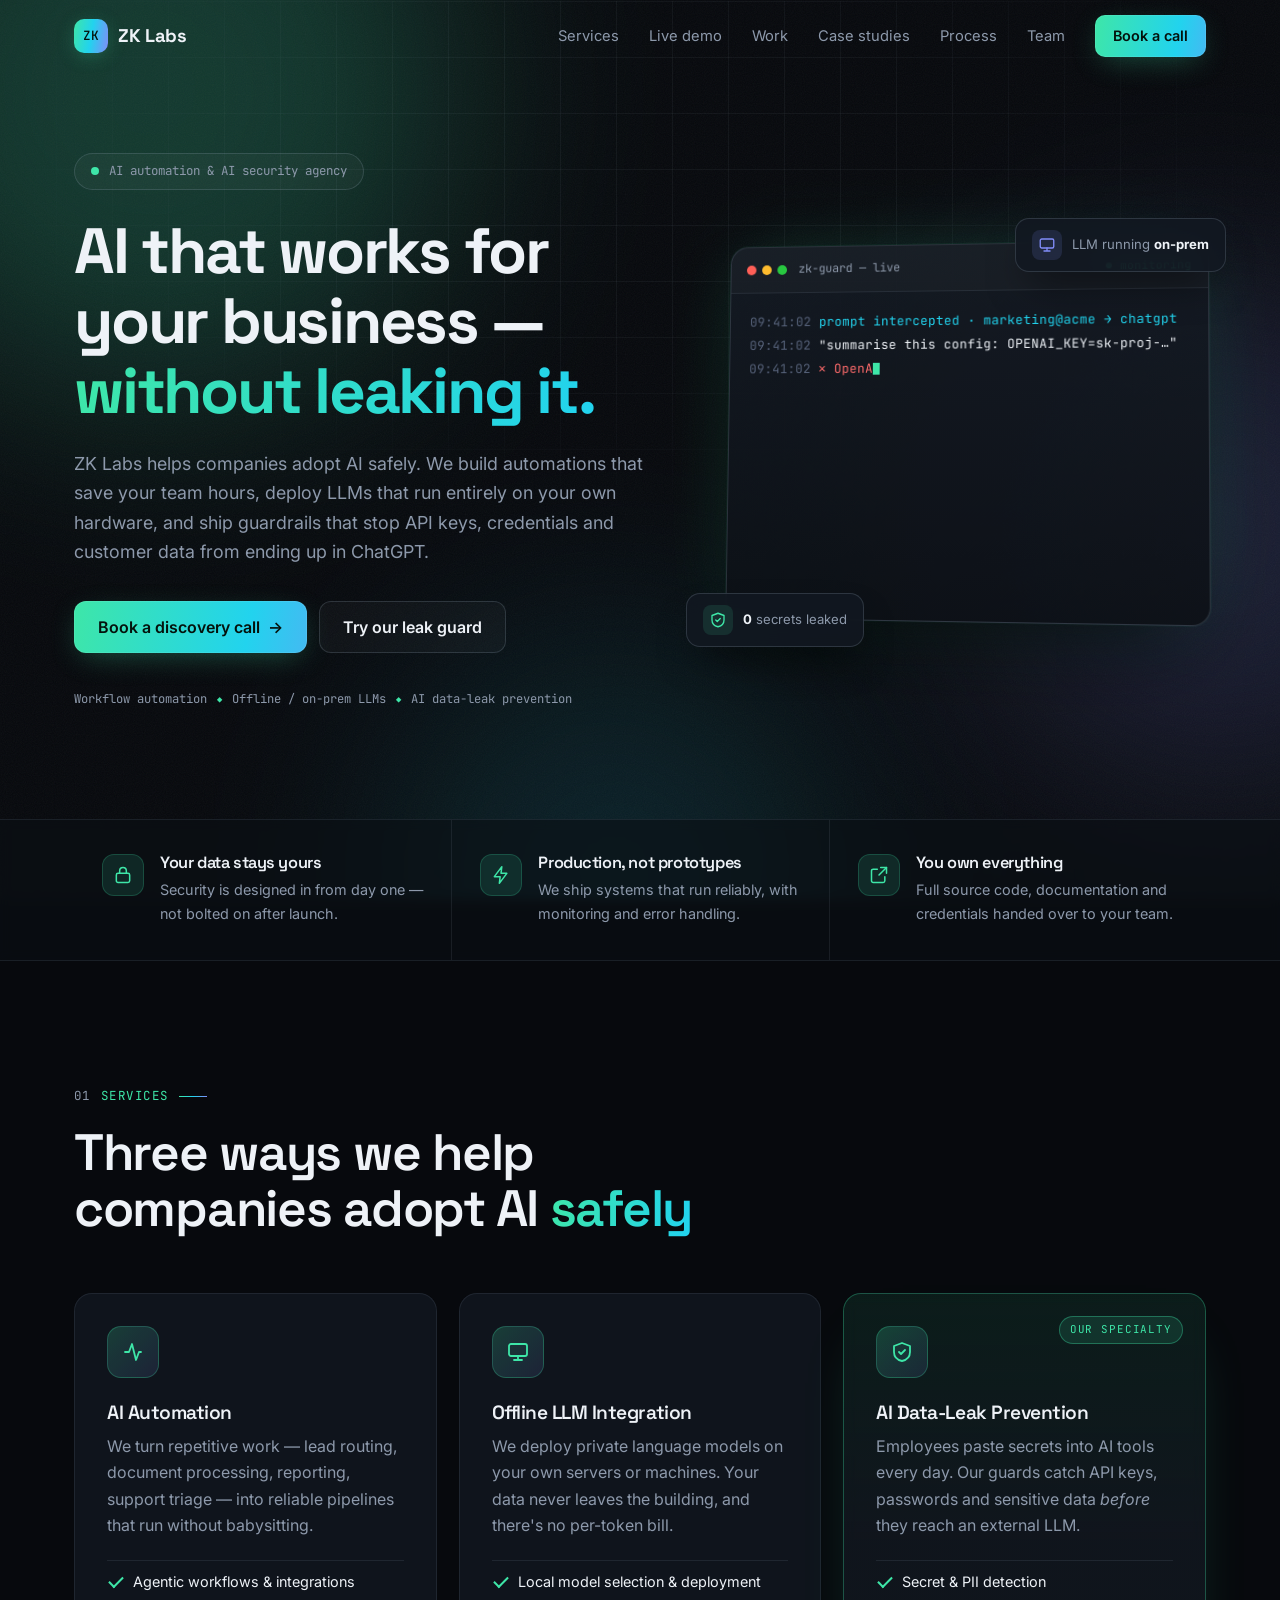
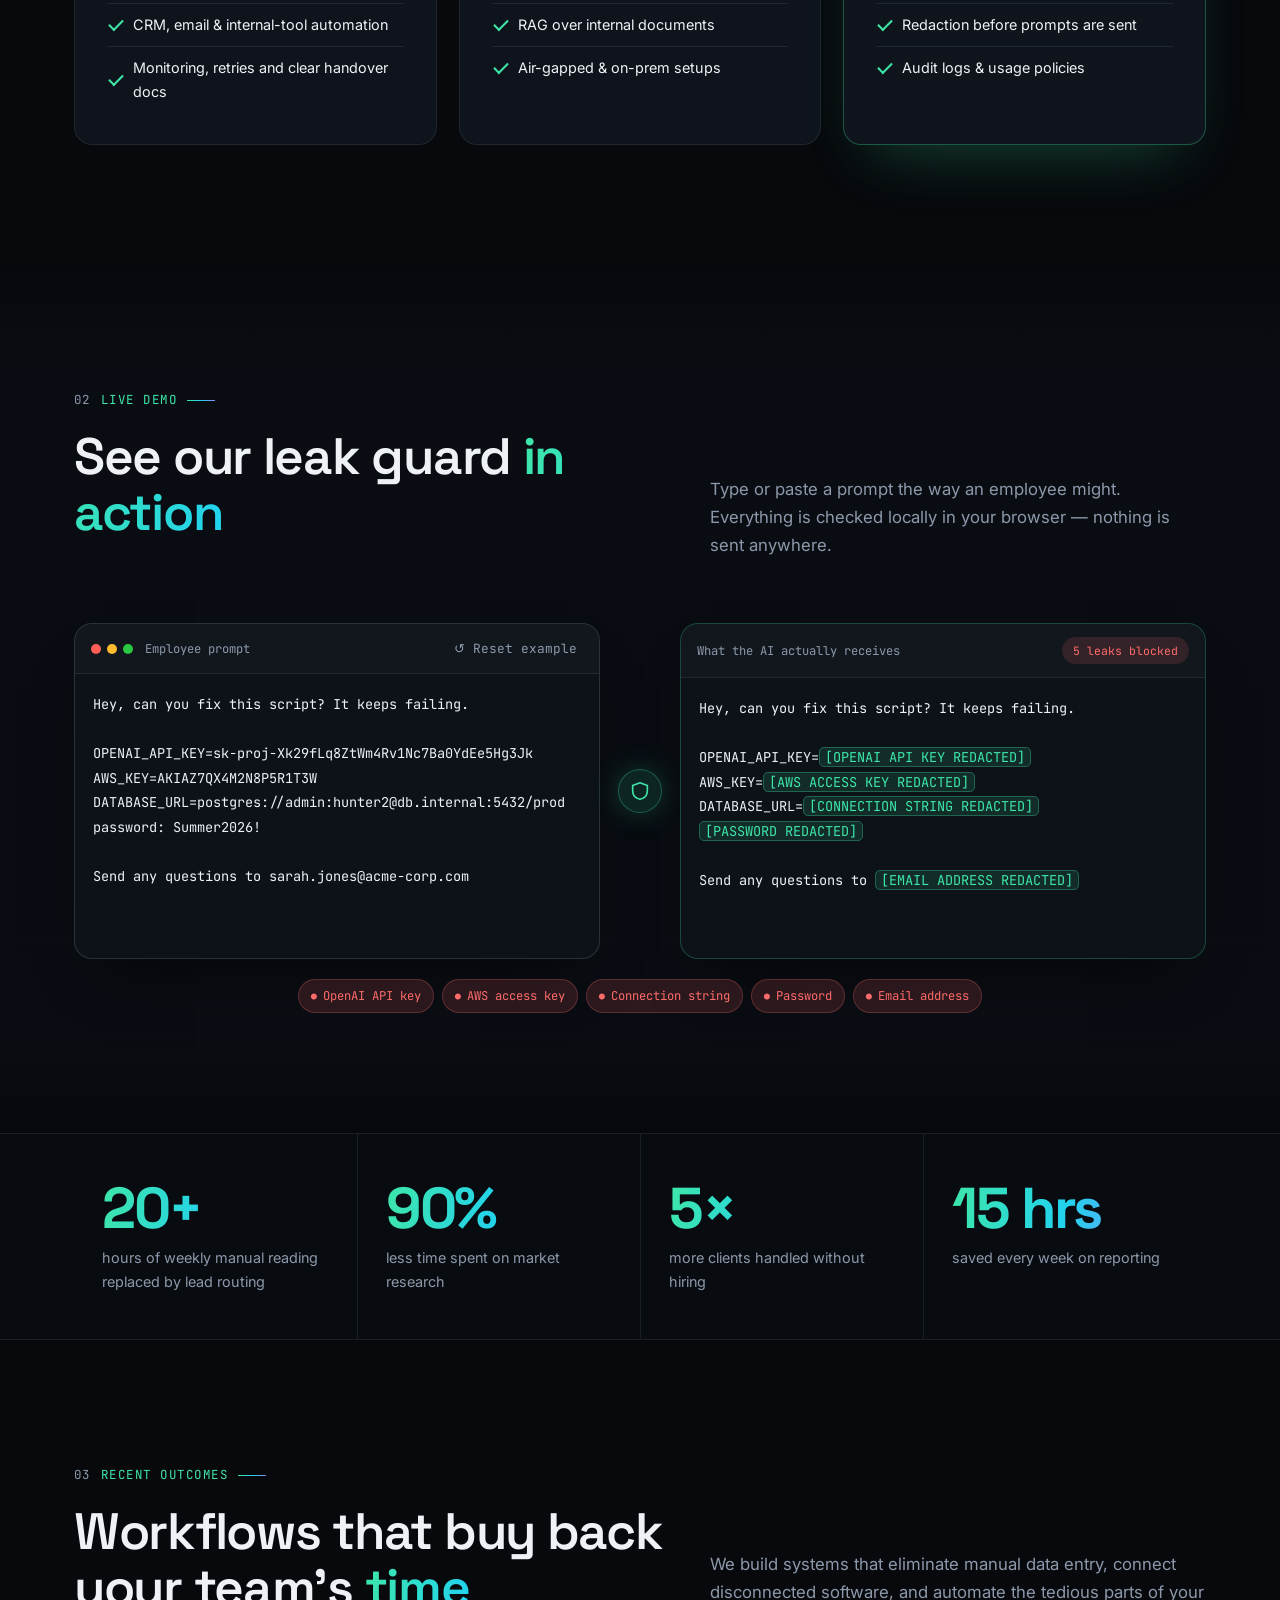
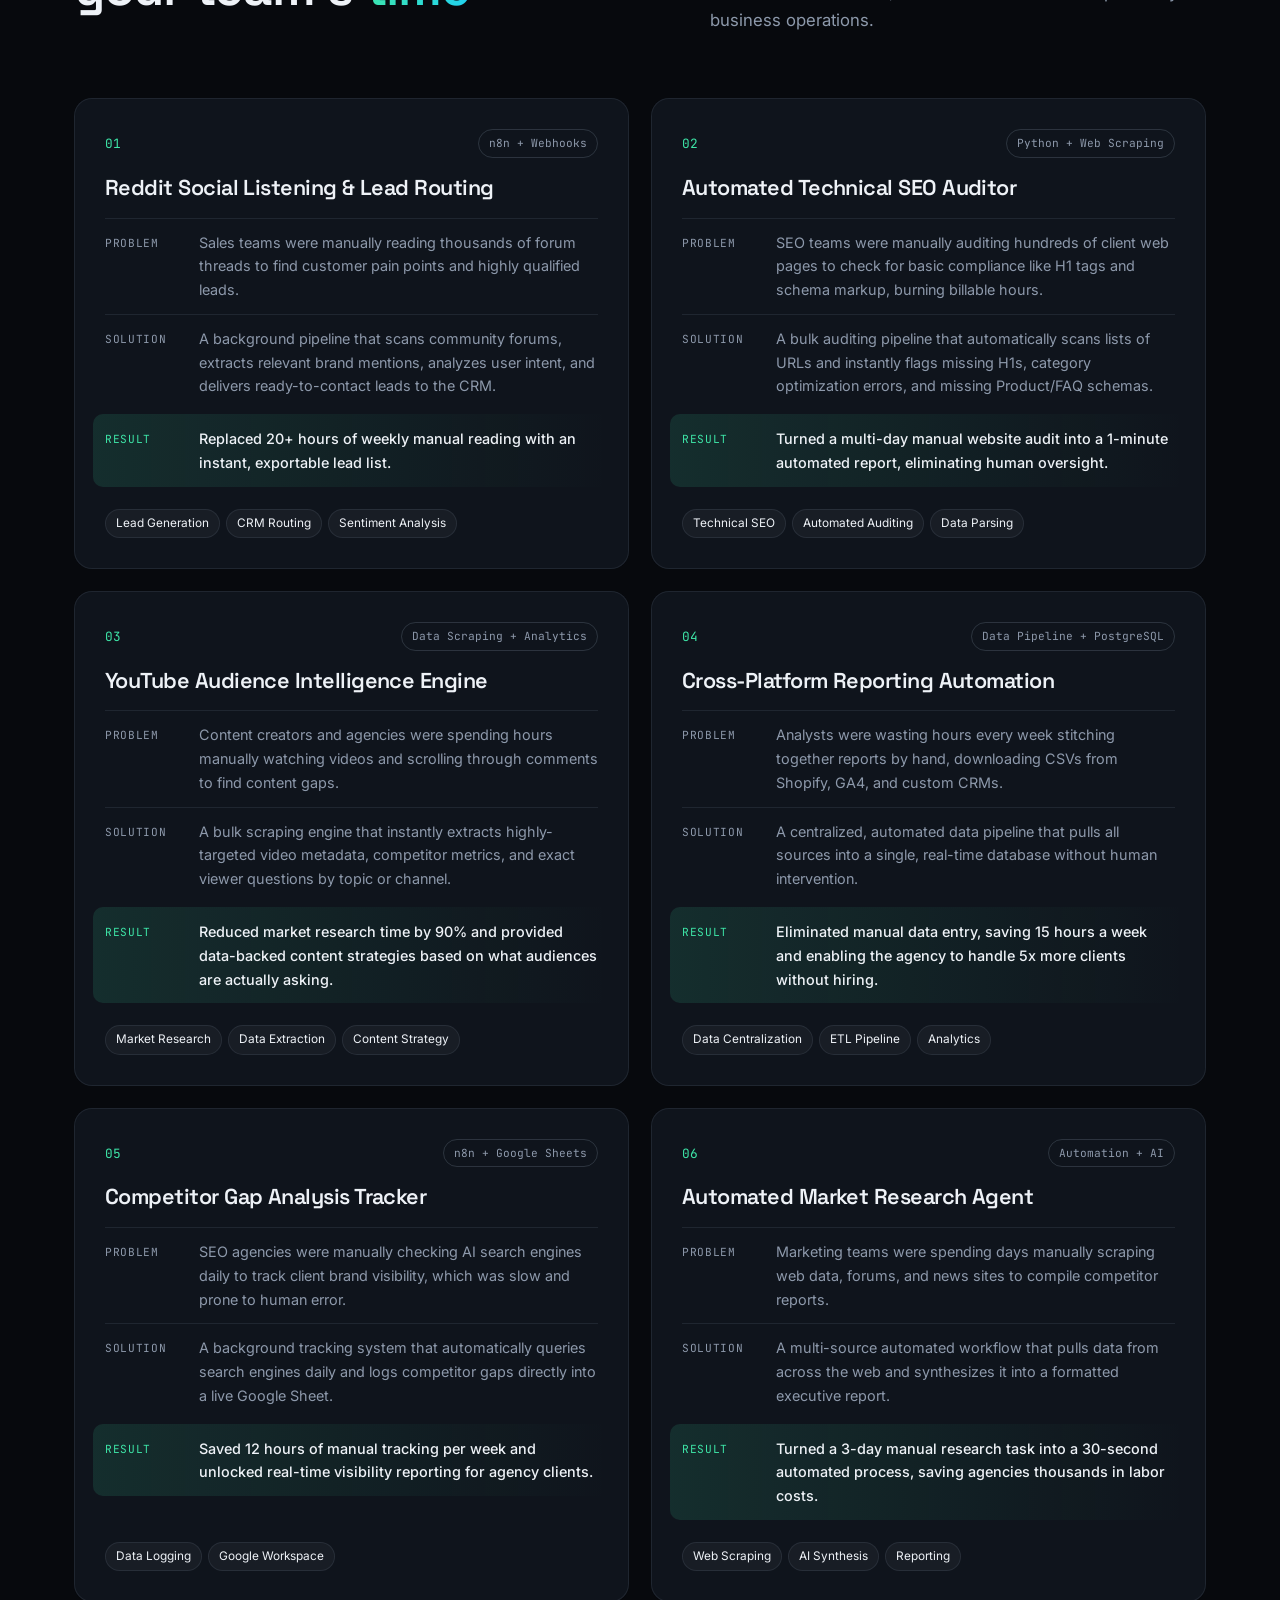
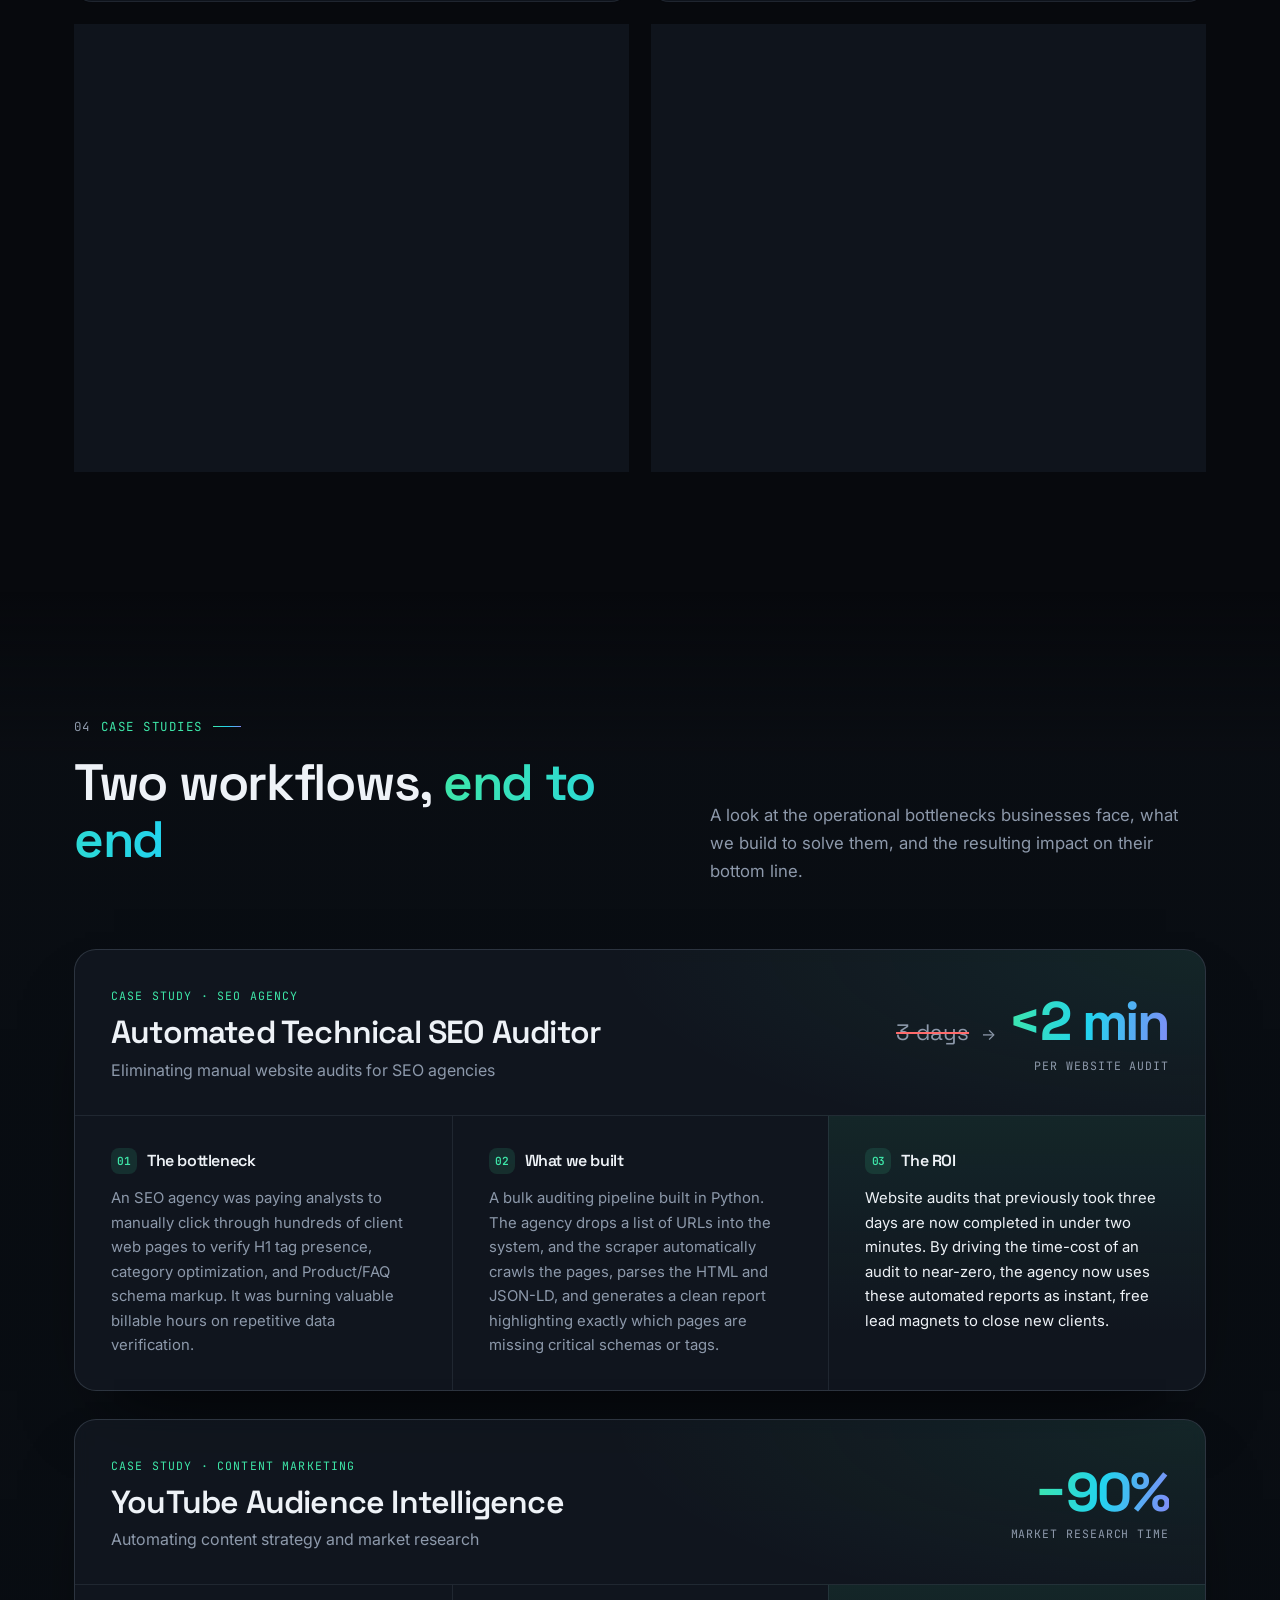
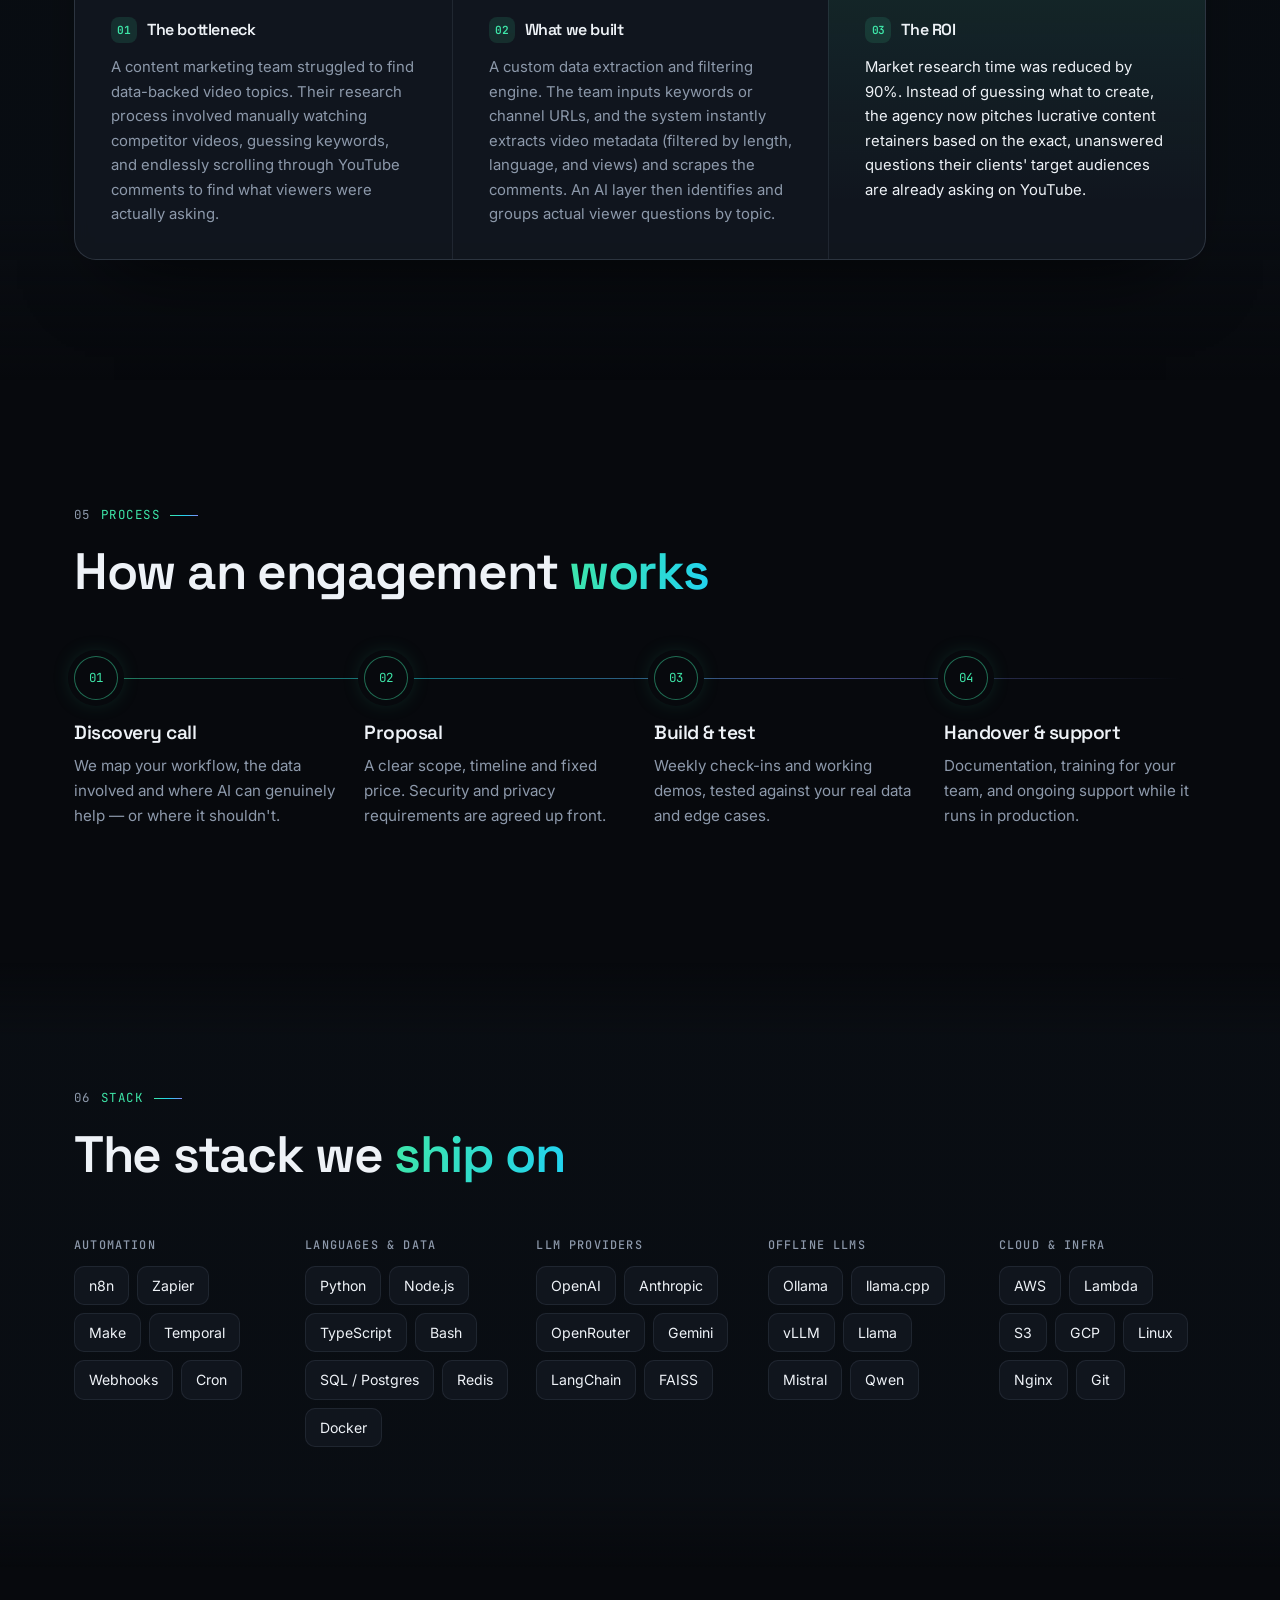
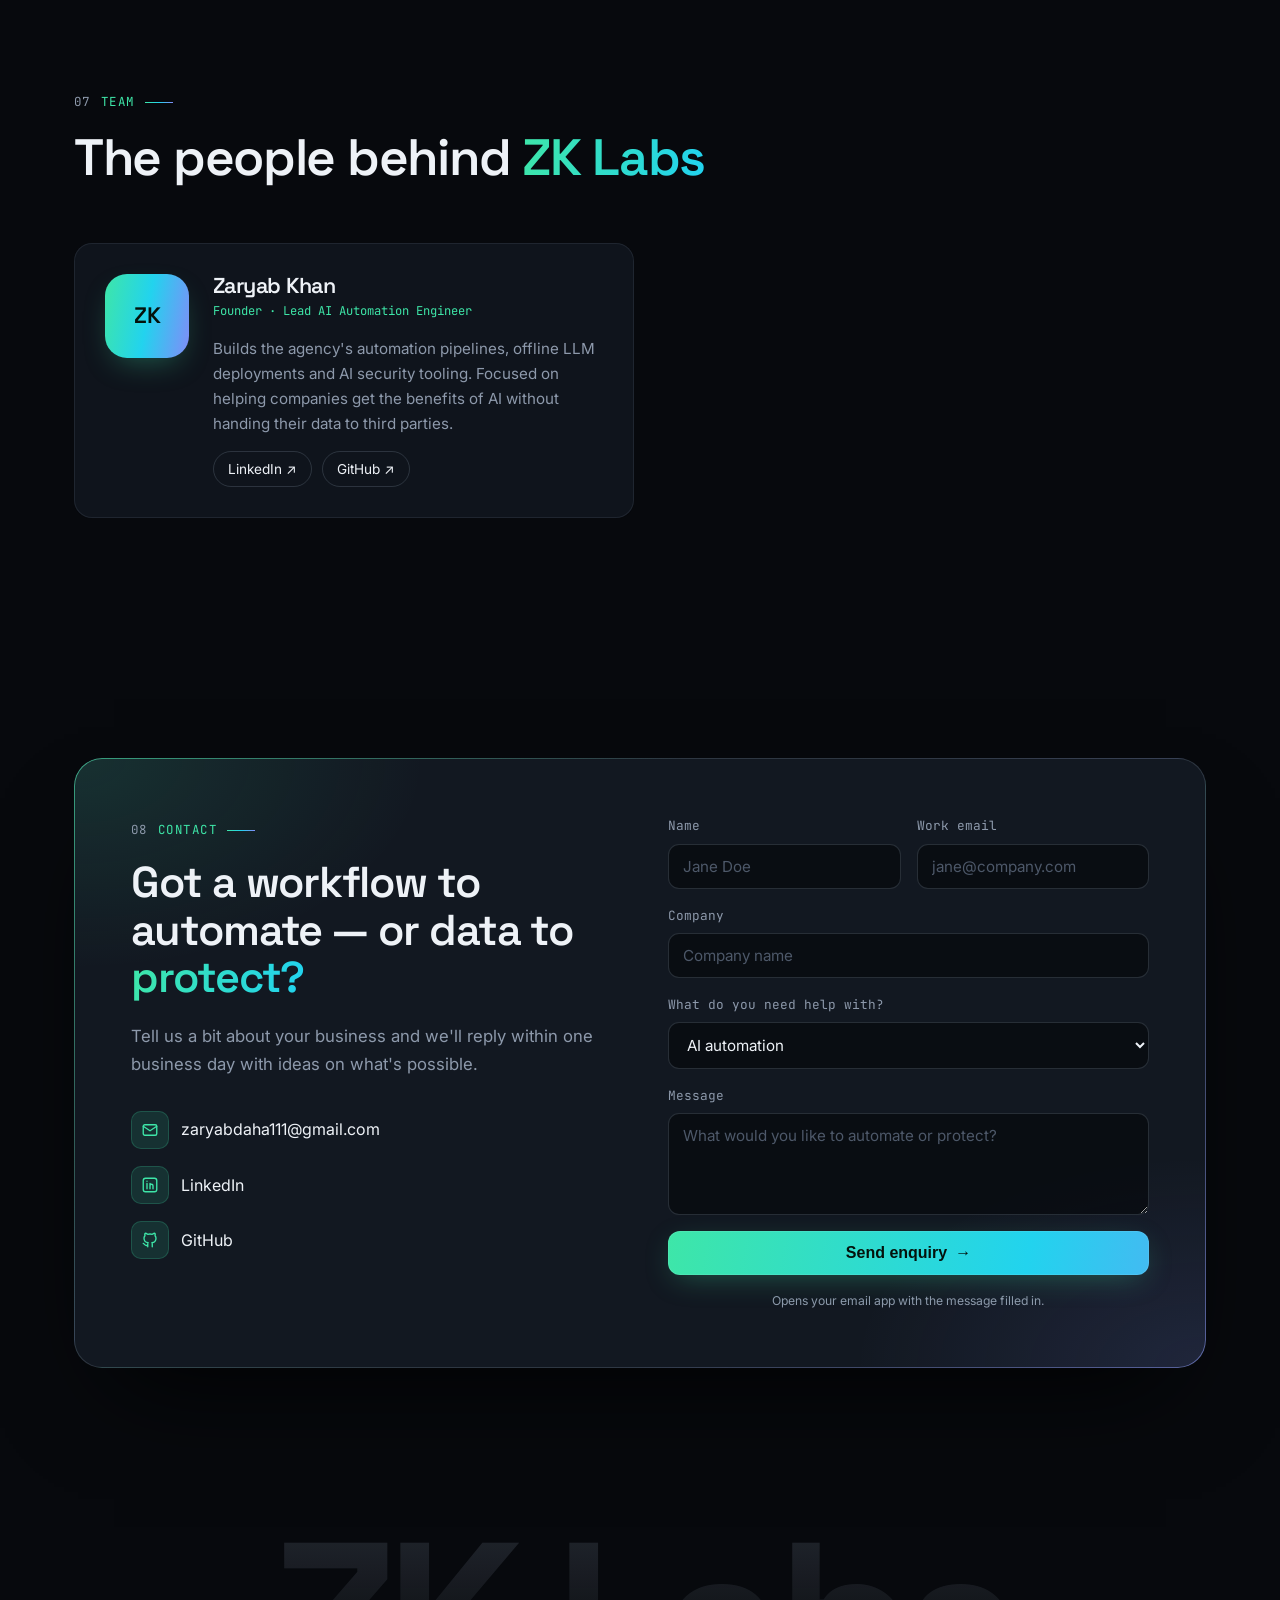
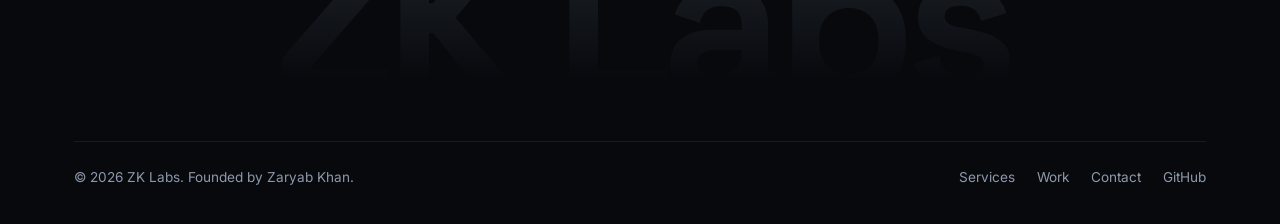
==== versions/security-first/index.html @ 68160c12 "Automation-first positioning; security as differentiator Keep the security-first version in versions" ====
<!doctype html>
<html lang="en">
<head>
  <meta charset="utf-8">
  <meta name="viewport" content="width=device-width, initial-scale=1">
  <title>ZK Labs — AI Automation & Private AI Agency</title>
  <meta name="description" content="ZK Labs is an AI agency building automations, offline LLM deployments and data-leak guards that keep company secrets out of AI tools.">
  <link rel="preconnect" href="https://fonts.googleapis.com">
  <link rel="preconnect" href="https://fonts.gstatic.com" crossorigin>
  <link href="https://fonts.googleapis.com/css2?family=Inter:wght@400;500;600&family=JetBrains+Mono:wght@400;500&family=Space+Grotesk:wght@500;600;700&display=swap" rel="stylesheet">
  <link rel="stylesheet" href="style.css">
</head>
<body>
  <!-- TODO(Zaryab): "ZK Labs" is a working name — search & replace it with your agency's name. -->
  <div class="progress" id="progress" aria-hidden="true"></div>
  <div class="ambient" aria-hidden="true">
    <span class="orb orb-1"></span>
    <span class="orb orb-2"></span>
    <span class="orb orb-3"></span>
  </div>

  <header class="nav" id="nav">
    <div class="wrap nav-inner">
      <a href="#top" class="logo"><span class="logo-mark">ZK</span> ZK Labs</a>
      <nav class="nav-links" id="navLinks">
        <a href="#services">Services</a>
        <a href="#demo">Live demo</a>
        <a href="#work">Work</a>
        <a href="#case-studies">Case studies</a>
        <a href="#process">Process</a>
        <a href="#team">Team</a>
        <a href="#contact" class="btn btn-sm">Book a call</a>
      </nav>
      <button class="nav-toggle" id="navToggle" aria-label="Open menu" aria-expanded="false">
        <span></span><span></span>
      </button>
    </div>
  </header>

  <main id="top">
    <!-- HERO -->
    <section class="hero">
      <div class="grid-bg" aria-hidden="true"></div>
      <div class="wrap hero-inner">
        <div class="hero-copy">
          <p class="eyebrow"><span class="dot"></span> AI automation & AI security agency</p>
          <h1>AI that works for your business —<br><span class="grad">without leaking it.</span></h1>
          <p class="lede">
            ZK Labs helps companies adopt AI safely. We build automations that save your team hours,
            deploy LLMs that run entirely on your own hardware, and ship guardrails that stop
            API keys, credentials and customer data from ending up in ChatGPT.
          </p>
          <div class="hero-cta">
            <a href="#contact" class="btn">Book a discovery call <span aria-hidden="true">→</span></a>
            <a href="#demo" class="btn btn-ghost">Try our leak guard</a>
          </div>
          <ul class="hero-tags">
            <li>Workflow automation</li>
            <li>Offline / on-prem LLMs</li>
            <li>AI data-leak prevention</li>
          </ul>
        </div>

        <div class="hero-visual" aria-hidden="true">
          <div class="console">
            <div class="console-head">
              <span class="lights"><i></i><i></i><i></i></span>
              <span class="console-title">zk-guard — live</span>
              <span class="console-live"><span class="dot"></span> monitoring</span>
            </div>
            <div class="console-body" id="consoleBody"></div>
          </div>
          <div class="float-badge badge-1">
            <svg viewBox="0 0 24 24"><path d="M12 3l8 3v6c0 5-3.5 8-8 9-4.5-1-8-4-8-9V6z"/><path d="M9 12l2 2 4-4"/></svg>
            <div><strong>0</strong> secrets leaked</div>
          </div>
          <div class="float-badge badge-2">
            <svg viewBox="0 0 24 24"><rect x="3" y="4" width="18" height="12" rx="2"/><path d="M8 20h8M12 16v4"/></svg>
            <div>LLM running <strong>on-prem</strong></div>
          </div>
        </div>
      </div>
    </section>

    <!-- PROMISES -->
    <section class="promises">
      <div class="wrap promises-inner">
        <div class="promise">
          <div class="promise-icon"><svg viewBox="0 0 24 24"><rect x="4" y="10" width="16" height="11" rx="2"/><path d="M8 10V7a4 4 0 0 1 8 0v3"/></svg></div>
          <div>
            <h3>Your data stays yours</h3>
            <p>Security is designed in from day one — not bolted on after launch.</p>
          </div>
        </div>
        <div class="promise">
          <div class="promise-icon"><svg viewBox="0 0 24 24"><path d="M13 2L4 14h7l-1 8 9-12h-7z"/></svg></div>
          <div>
            <h3>Production, not prototypes</h3>
            <p>We ship systems that run reliably, with monitoring and error handling.</p>
          </div>
        </div>
        <div class="promise">
          <div class="promise-icon"><svg viewBox="0 0 24 24"><path d="M14 3h7v7"/><path d="M21 3l-9 9"/><path d="M19 14v5a2 2 0 0 1-2 2H5a2 2 0 0 1-2-2V7a2 2 0 0 1 2-2h5"/></svg></div>
          <div>
            <h3>You own everything</h3>
            <p>Full source code, documentation and credentials handed over to your team.</p>
          </div>
        </div>
      </div>
    </section>

    <!-- SERVICES -->
    <section id="services" class="section">
      <div class="wrap">
        <div class="sec-head">
          <p class="kicker"><span>01</span> Services</p>
          <h2>Three ways we help companies adopt AI <span class="grad">safely</span></h2>
        </div>
        <div class="cards">
          <article class="card spot">
            <div class="card-icon" aria-hidden="true">
              <svg viewBox="0 0 24 24"><path d="M4 12h4l3-8 4 16 3-8h2"/></svg>
            </div>
            <h3>AI Automation</h3>
            <p>We turn repetitive work — lead routing, document processing, reporting, support triage — into reliable pipelines that run without babysitting.</p>
            <ul class="ticks">
              <li>Agentic workflows & integrations</li>
              <li>CRM, email & internal-tool automation</li>
              <li>Monitoring, retries and clear handover docs</li>
            </ul>
          </article>
          <article class="card spot">
            <div class="card-icon" aria-hidden="true">
              <svg viewBox="0 0 24 24"><rect x="3" y="4" width="18" height="12" rx="2"/><path d="M8 20h8M12 16v4"/></svg>
            </div>
            <h3>Offline LLM Integration</h3>
            <p>We deploy private language models on your own servers or machines. Your data never leaves the building, and there's no per-token bill.</p>
            <ul class="ticks">
              <li>Local model selection & deployment</li>
              <li>RAG over internal documents</li>
              <li>Air-gapped & on-prem setups</li>
            </ul>
          </article>
          <article class="card card-feature spot">
            <span class="card-flag">Our specialty</span>
            <div class="card-icon" aria-hidden="true">
              <svg viewBox="0 0 24 24"><path d="M12 3l8 3v6c0 5-3.5 8-8 9-4.5-1-8-4-8-9V6z"/><path d="M9 12l2 2 4-4"/></svg>
            </div>
            <h3>AI Data-Leak Prevention</h3>
            <p>Employees paste secrets into AI tools every day. Our guards catch API keys, passwords and sensitive data <em>before</em> they reach an external LLM.</p>
            <ul class="ticks">
              <li>Secret & PII detection</li>
              <li>Redaction before prompts are sent</li>
              <li>Audit logs & usage policies</li>
            </ul>
          </article>
        </div>
      </div>
    </section>

    <!-- LIVE DEMO -->
    <section id="demo" class="section section-alt">
      <div class="wrap">
        <div class="sec-head sec-head-split">
          <div>
            <p class="kicker"><span>02</span> Live demo</p>
            <h2>See our leak guard <span class="grad">in action</span></h2>
          </div>
          <p class="section-lede">Type or paste a prompt the way an employee might. Everything is checked locally in your browser — nothing is sent anywhere.</p>
        </div>

        <div class="demo">
          <div class="demo-pane">
            <div class="pane-head">
              <span class="pane-title"><span class="lights"><i></i><i></i><i></i></span> Employee prompt</span>
              <button class="link-btn" id="demoReset" type="button">↺ Reset example</button>
            </div>
            <textarea id="demoInput" spellcheck="false" aria-label="Prompt to scan"></textarea>
          </div>
          <div class="demo-arrow" aria-hidden="true">
            <svg viewBox="0 0 24 24"><path d="M12 3l8 3v6c0 5-3.5 8-8 9-4.5-1-8-4-8-9V6z"/></svg>
          </div>
          <div class="demo-pane demo-pane-out">
            <div class="pane-head">
              <span class="pane-title">What the AI actually receives</span>
              <span class="status" id="demoStatus"></span>
            </div>
            <pre id="demoOutput" class="demo-output" aria-live="polite"></pre>
          </div>
        </div>
        <ul class="findings" id="demoFindings" aria-live="polite"></ul>
      </div>
    </section>

    <!-- STATS -->
    <section class="stats" aria-label="Results by the numbers">
      <div class="wrap stats-inner">
        <div class="stat">
          <span class="stat-num" data-count="20" data-suffix="+">0</span>
          <span class="stat-label">hours of weekly manual reading replaced by lead routing</span>
        </div>
        <div class="stat">
          <span class="stat-num" data-count="90" data-suffix="%">0</span>
          <span class="stat-label">less time spent on market research</span>
        </div>
        <div class="stat">
          <span class="stat-num" data-count="5" data-suffix="×">0</span>
          <span class="stat-label">more clients handled without hiring</span>
        </div>
        <div class="stat">
          <span class="stat-num" data-count="15" data-suffix=" hrs">0</span>
          <span class="stat-label">saved every week on reporting</span>
        </div>
      </div>
    </section>

    <!-- RECENT OUTCOMES -->
    <section id="work" class="section">
      <div class="wrap">
        <div class="sec-head sec-head-split">
          <div>
            <p class="kicker"><span>03</span> Recent outcomes</p>
            <h2>Workflows that buy back your team's <span class="grad">time</span></h2>
          </div>
          <p class="section-lede">We build systems that eliminate manual data entry, connect disconnected software, and automate the tedious parts of your business operations.</p>
        </div>
        <div class="projects">
          <article class="project spot">
            <div class="project-top">
              <span class="project-idx">01</span>
              <span class="project-stack">n8n + Webhooks</span>
            </div>
            <h3>Reddit Social Listening & Lead Routing</h3>
            <dl class="project-meta">
              <div><dt>Problem</dt><dd>Sales teams were manually reading thousands of forum threads to find customer pain points and highly qualified leads.</dd></div>
              <div><dt>Solution</dt><dd>A background pipeline that scans community forums, extracts relevant brand mentions, analyzes user intent, and delivers ready-to-contact leads to the CRM.</dd></div>
              <div class="result"><dt>Result</dt><dd>Replaced 20+ hours of weekly manual reading with an instant, exportable lead list.</dd></div>
            </dl>
            <div class="project-tags"><span>Lead Generation</span><span>CRM Routing</span><span>Sentiment Analysis</span></div>
          </article>

          <article class="project spot">
            <div class="project-top">
              <span class="project-idx">02</span>
              <span class="project-stack">Python + Web Scraping</span>
            </div>
            <h3>Automated Technical SEO Auditor</h3>
            <dl class="project-meta">
              <div><dt>Problem</dt><dd>SEO teams were manually auditing hundreds of client web pages to check for basic compliance like H1 tags and schema markup, burning billable hours.</dd></div>
              <div><dt>Solution</dt><dd>A bulk auditing pipeline that automatically scans lists of URLs and instantly flags missing H1s, category optimization errors, and missing Product/FAQ schemas.</dd></div>
              <div class="result"><dt>Result</dt><dd>Turned a multi-day manual website audit into a 1-minute automated report, eliminating human oversight.</dd></div>
            </dl>
            <div class="project-tags"><span>Technical SEO</span><span>Automated Auditing</span><span>Data Parsing</span></div>
          </article>

          <article class="project spot">
            <div class="project-top">
              <span class="project-idx">03</span>
              <span class="project-stack">Data Scraping + Analytics</span>
            </div>
            <h3>YouTube Audience Intelligence Engine</h3>
            <dl class="project-meta">
              <div><dt>Problem</dt><dd>Content creators and agencies were spending hours manually watching videos and scrolling through comments to find content gaps.</dd></div>
              <div><dt>Solution</dt><dd>A bulk scraping engine that instantly extracts highly-targeted video metadata, competitor metrics, and exact viewer questions by topic or channel.</dd></div>
              <div class="result"><dt>Result</dt><dd>Reduced market research time by 90% and provided data-backed content strategies based on what audiences are actually asking.</dd></div>
            </dl>
            <div class="project-tags"><span>Market Research</span><span>Data Extraction</span><span>Content Strategy</span></div>
          </article>

          <article class="project spot">
            <div class="project-top">
              <span class="project-idx">04</span>
              <span class="project-stack">Data Pipeline + PostgreSQL</span>
            </div>
            <h3>Cross-Platform Reporting Automation</h3>
            <dl class="project-meta">
              <div><dt>Problem</dt><dd>Analysts were wasting hours every week stitching together reports by hand, downloading CSVs from Shopify, GA4, and custom CRMs.</dd></div>
              <div><dt>Solution</dt><dd>A centralized, automated data pipeline that pulls all sources into a single, real-time database without human intervention.</dd></div>
              <div class="result"><dt>Result</dt><dd>Eliminated manual data entry, saving 15 hours a week and enabling the agency to handle 5x more clients without hiring.</dd></div>
            </dl>
            <div class="project-tags"><span>Data Centralization</span><span>ETL Pipeline</span><span>Analytics</span></div>
          </article>

          <article class="project spot">
            <div class="project-top">
              <span class="project-idx">05</span>
              <span class="project-stack">n8n + Google Sheets</span>
            </div>
            <h3>Competitor Gap Analysis Tracker</h3>
            <dl class="project-meta">
              <div><dt>Problem</dt><dd>SEO agencies were manually checking AI search engines daily to track client brand visibility, which was slow and prone to human error.</dd></div>
              <div><dt>Solution</dt><dd>A background tracking system that automatically queries search engines daily and logs competitor gaps directly into a live Google Sheet.</dd></div>
              <div class="result"><dt>Result</dt><dd>Saved 12 hours of manual tracking per week and unlocked real-time visibility reporting for agency clients.</dd></div>
            </dl>
            <div class="project-tags"><span>Data Logging</span><span>Google Workspace</span></div>
          </article>

          <article class="project spot">
            <div class="project-top">
              <span class="project-idx">06</span>
              <span class="project-stack">Automation + AI</span>
            </div>
            <h3>Automated Market Research Agent</h3>
            <dl class="project-meta">
              <div><dt>Problem</dt><dd>Marketing teams were spending days manually scraping web data, forums, and news sites to compile competitor reports.</dd></div>
              <div><dt>Solution</dt><dd>A multi-source automated workflow that pulls data from across the web and synthesizes it into a formatted executive report.</dd></div>
              <div class="result"><dt>Result</dt><dd>Turned a 3-day manual research task into a 30-second automated process, saving agencies thousands in labor costs.</dd></div>
            </dl>
            <div class="project-tags"><span>Web Scraping</span><span>AI Synthesis</span><span>Reporting</span></div>
          </article>

          <article class="project spot">
            <div class="project-top">
              <span class="project-idx">07</span>
              <span class="project-stack">n8n + Slack</span>
            </div>
            <h3>Automated Error Recovery & Alerting</h3>
            <dl class="project-meta">
              <div><dt>Problem</dt><dd>Internal company workflows were failing silently, causing missed client deliverables and stalled operations.</dd></div>
              <div><dt>Solution</dt><dd>An automated safety net that catches workflow errors in real-time, attempts auto-recovery, and alerts the team via Slack if human intervention is needed.</dd></div>
              <div class="result"><dt>Result</dt><dd>Eliminated silent operational failures and reduced manual dashboard monitoring to zero.</dd></div>
            </dl>
            <div class="project-tags"><span>System Monitoring</span><span>Slack Integration</span></div>
          </article>

          <article class="project spot">
            <div class="project-top">
              <span class="project-idx">08</span>
              <span class="project-stack">Python + Internal Wiki</span>
            </div>
            <h3>Enterprise Knowledge Retrieval</h3>
            <dl class="project-meta">
              <div><dt>Problem</dt><dd>New hires and existing teams were spending hours searching through massive internal documentation hubs for specific operational answers.</dd></div>
              <div><dt>Solution</dt><dd>An intelligent search agent that instantly scans company data to find and summarize exact answers.</dd></div>
              <div class="result"><dt>Result</dt><dd>Saved an average of 4 hours per employee per week in information hunting and accelerated onboarding.</dd></div>
            </dl>
            <div class="project-tags"><span>Internal Tools</span><span>Knowledge Management</span></div>
          </article>
        </div>
      </div>
    </section>

    <!-- CASE STUDIES -->
    <section id="case-studies" class="section section-alt">
      <div class="wrap">
        <div class="sec-head sec-head-split">
          <div>
            <p class="kicker"><span>04</span> Case studies</p>
            <h2>Two workflows, <span class="grad">end to end</span></h2>
          </div>
          <p class="section-lede">A look at the operational bottlenecks businesses face, what we build to solve them, and the resulting impact on their bottom line.</p>
        </div>
        <div class="cases">
          <article class="case">
            <div class="case-head">
              <div>
                <p class="case-label">Case study · SEO agency</p>
                <h3>Automated Technical SEO Auditor</h3>
                <p>Eliminating manual website audits for SEO agencies</p>
              </div>
              <div class="case-metric">
                <span class="metric-from">3 days</span>
                <span class="metric-arrow" aria-hidden="true">→</span>
                <span class="metric-to">&lt;2 min</span>
                <span class="metric-label">per website audit</span>
              </div>
            </div>
            <div class="case-steps">
              <div class="case-step">
                <h4><span>01</span> The bottleneck</h4>
                <p>An SEO agency was paying analysts to manually click through hundreds of client web pages to verify H1 tag presence, category optimization, and Product/FAQ schema markup. It was burning valuable billable hours on repetitive data verification.</p>
              </div>
              <div class="case-step">
                <h4><span>02</span> What we built</h4>
                <p>A bulk auditing pipeline built in Python. The agency drops a list of URLs into the system, and the scraper automatically crawls the pages, parses the HTML and JSON-LD, and generates a clean report highlighting exactly which pages are missing critical schemas or tags.</p>
              </div>
              <div class="case-step case-roi">
                <h4><span>03</span> The ROI</h4>
                <p>Website audits that previously took three days are now completed in under two minutes. By driving the time-cost of an audit to near-zero, the agency now uses these automated reports as instant, free lead magnets to close new clients.</p>
              </div>
            </div>
          </article>

          <article class="case">
            <div class="case-head">
              <div>
                <p class="case-label">Case study · Content marketing</p>
                <h3>YouTube Audience Intelligence</h3>
                <p>Automating content strategy and market research</p>
              </div>
              <div class="case-metric">
                <span class="metric-to">−90%</span>
                <span class="metric-label">market research time</span>
              </div>
            </div>
            <div class="case-steps">
              <div class="case-step">
                <h4><span>01</span> The bottleneck</h4>
                <p>A content marketing team struggled to find data-backed video topics. Their research process involved manually watching competitor videos, guessing keywords, and endlessly scrolling through YouTube comments to find what viewers were actually asking.</p>
              </div>
              <div class="case-step">
                <h4><span>02</span> What we built</h4>
                <p>A custom data extraction and filtering engine. The team inputs keywords or channel URLs, and the system instantly extracts video metadata (filtered by length, language, and views) and scrapes the comments. An AI layer then identifies and groups actual viewer questions by topic.</p>
              </div>
              <div class="case-step case-roi">
                <h4><span>03</span> The ROI</h4>
                <p>Market research time was reduced by 90%. Instead of guessing what to create, the agency now pitches lucrative content retainers based on the exact, unanswered questions their clients' target audiences are already asking on YouTube.</p>
              </div>
            </div>
          </article>
        </div>
      </div>
    </section>

    <!-- PROCESS -->
    <section id="process" class="section">
      <div class="wrap">
        <div class="sec-head">
          <p class="kicker"><span>05</span> Process</p>
          <h2>How an engagement <span class="grad">works</span></h2>
        </div>
        <ol class="steps">
          <li>
            <span class="step-node">01</span>
            <h3>Discovery call</h3>
            <p>We map your workflow, the data involved and where AI can genuinely help — or where it shouldn't.</p>
          </li>
          <li>
            <span class="step-node">02</span>
            <h3>Proposal</h3>
            <p>A clear scope, timeline and fixed price. Security and privacy requirements are agreed up front.</p>
          </li>
          <li>
            <span class="step-node">03</span>
            <h3>Build & test</h3>
            <p>Weekly check-ins and working demos, tested against your real data and edge cases.</p>
          </li>
          <li>
            <span class="step-node">04</span>
            <h3>Handover & support</h3>
            <p>Documentation, training for your team, and ongoing support while it runs in production.</p>
          </li>
        </ol>
      </div>
    </section>

    <!-- STACK -->
    <section class="section section-alt">
      <div class="wrap">
        <div class="sec-head">
          <p class="kicker"><span>06</span> Stack</p>
          <h2>The stack we <span class="grad">ship on</span></h2>
        </div>
        <div class="stack">
          <div class="stack-group">
            <h3>Automation</h3>
            <ul><li>n8n</li><li>Zapier</li><li>Make</li><li>Temporal</li><li>Webhooks</li><li>Cron</li></ul>
          </div>
          <div class="stack-group">
            <h3>Languages & data</h3>
            <ul><li>Python</li><li>Node.js</li><li>TypeScript</li><li>Bash</li><li>SQL / Postgres</li><li>Redis</li><li>Docker</li></ul>
          </div>
          <div class="stack-group">
            <h3>LLM providers</h3>
            <ul><li>OpenAI</li><li>Anthropic</li><li>OpenRouter</li><li>Gemini</li><li>LangChain</li><li>FAISS</li></ul>
          </div>
          <!-- TODO(Zaryab): edit to match the local-LLM tools you actually use. -->
          <div class="stack-group">
            <h3>Offline LLMs</h3>
            <ul><li>Ollama</li><li>llama.cpp</li><li>vLLM</li><li>Llama</li><li>Mistral</li><li>Qwen</li></ul>
          </div>
          <div class="stack-group">
            <h3>Cloud & infra</h3>
            <ul><li>AWS</li><li>Lambda</li><li>S3</li><li>GCP</li><li>Linux</li><li>Nginx</li><li>Git</li></ul>
          </div>
        </div>
      </div>
    </section>

    <!-- TEAM -->
    <section id="team" class="section">
      <div class="wrap">
        <div class="sec-head">
          <p class="kicker"><span>07</span> Team</p>
          <h2>The people behind <span class="grad">ZK Labs</span></h2>
        </div>
        <div class="team">
          <article class="member spot">
            <!-- TODO(Zaryab): swap the initials for a photo: <img src="zaryab.jpg" alt="Zaryab Khan"> -->
            <div class="avatar" aria-hidden="true">ZK</div>
            <div>
              <h3>Zaryab Khan</h3>
              <p class="role">Founder · Lead AI Automation Engineer</p>
              <p>Builds the agency's automation pipelines, offline LLM deployments and AI security tooling. Focused on helping companies get the benefits of AI without handing their data to third parties.</p>
              <div class="member-links">
                <a href="https://www.linkedin.com/in/zaryab-khan-/" target="_blank" rel="noopener">LinkedIn ↗</a>
                <a href="https://github.com/ZaryabDaha11" target="_blank" rel="noopener">GitHub ↗</a>
              </div>
            </div>
          </article>
          <!-- TODO(Zaryab): copy the <article class="member"> block above for each partner/teammate. -->
        </div>
      </div>
    </section>

    <!-- CONTACT -->
    <section id="contact" class="section contact">
      <div class="wrap">
        <div class="contact-panel">
          <div class="contact-copy">
            <p class="kicker"><span>08</span> Contact</p>
            <h2>Got a workflow to automate — or data to <span class="grad">protect?</span></h2>
            <p class="section-lede">Tell us a bit about your business and we'll reply within one business day with ideas on what's possible.</p>
            <ul class="contact-links">
              <li>
                <a href="mailto:zaryabdaha111@gmail.com">
                  <svg viewBox="0 0 24 24"><rect x="3" y="5" width="18" height="14" rx="2"/><path d="M3 7l9 6 9-6"/></svg>
                  zaryabdaha111@gmail.com
                </a>
              </li>
              <li>
                <a href="https://www.linkedin.com/in/zaryab-khan-/" target="_blank" rel="noopener">
                  <svg viewBox="0 0 24 24"><rect x="3" y="3" width="18" height="18" rx="3"/><path d="M8 10v7M8 7v.01M12 17v-4a2 2 0 0 1 4 0v4M12 10v7"/></svg>
                  LinkedIn
                </a>
              </li>
              <li>
                <a href="https://github.com/ZaryabDaha11" target="_blank" rel="noopener">
                  <svg viewBox="0 0 24 24"><path d="M9 19c-4 1.5-4-2-6-2.5M15 21v-3.5c0-1 .1-1.4-.5-2 2.8-.3 5.5-1.4 5.5-6a4.6 4.6 0 0 0-1.3-3.2 4.2 4.2 0 0 0-.1-3.2s-1.1-.3-3.5 1.3a12 12 0 0 0-6.2 0C6.5 2.8 5.4 3.1 5.4 3.1a4.2 4.2 0 0 0-.1 3.2A4.6 4.6 0 0 0 4 9.5c0 4.6 2.7 5.7 5.5 6-.6.6-.6 1.2-.5 2V21"/></svg>
                  GitHub
                </a>
              </li>
            </ul>
          </div>
          <form class="contact-form" id="contactForm">
            <div class="form-row">
              <label>Name<input name="name" required autocomplete="name" placeholder="Jane Doe"></label>
              <label>Work email<input name="email" type="email" required autocomplete="email" placeholder="jane@company.com"></label>
            </div>
            <label>Company<input name="company" autocomplete="organization" placeholder="Company name"></label>
            <label>What do you need help with?
              <select name="topic">
                <option>AI automation</option>
                <option>Offline / private LLM</option>
                <option>AI data-leak prevention</option>
                <option>Something else</option>
              </select>
            </label>
            <label>Message<textarea name="message" rows="4" required placeholder="What would you like to automate or protect?"></textarea></label>
            <button class="btn btn-block" type="submit">Send enquiry <span aria-hidden="true">→</span></button>
            <p class="form-note">Opens your email app with the message filled in.</p>
          </form>
        </div>
      </div>
    </section>
  </main>

  <footer class="footer">
    <div class="wrap">
      <div class="footer-wordmark" aria-hidden="true">ZK Labs</div>
      <div class="footer-inner">
        <span>© <span id="year"></span> ZK Labs. Founded by Zaryab Khan.</span>
        <nav class="footer-links">
          <a href="#services">Services</a>
          <a href="#work">Work</a>
          <a href="#contact">Contact</a>
          <a href="https://github.com/ZaryabDaha11" target="_blank" rel="noopener">GitHub</a>
        </nav>
      </div>
    </div>
  </footer>

  <script src="script.js"></script>
</body>
</html>
---- versions/security-first/style.css ----
:root {
  --bg: #07090d;
  --bg-alt: #0b0f15;
  --surface: rgba(20, 26, 35, .72);
  --surface-solid: #121821;
  --border: rgba(148, 163, 184, .12);
  --border-strong: rgba(148, 163, 184, .22);
  --text: #eef2f7;
  --muted: #8d99ab;
  --accent: #3ee6a8;
  --accent-2: #22d3ee;
  --accent-3: #818cf8;
  --accent-dim: rgba(62, 230, 168, .12);
  --glow: rgba(62, 230, 168, .35);
  --danger: #ff6b6b;
  --danger-dim: rgba(255, 107, 107, .14);
  --radius: 18px;
  --grad: linear-gradient(100deg, var(--accent) 0%, var(--accent-2) 50%, var(--accent-3) 100%);
  --display: "Space Grotesk", Inter, system-ui, sans-serif;
  --mono: "JetBrains Mono", ui-monospace, Consolas, monospace;
}

* { box-sizing: border-box; }
html { scroll-behavior: smooth; scroll-padding-top: 80px; }
body {
  margin: 0;
  background: var(--bg);
  color: var(--text);
  font: 16px/1.65 Inter, system-ui, sans-serif;
  -webkit-font-smoothing: antialiased;
  overflow-x: hidden;
}
::selection { background: var(--accent); color: #04120c; }
a { color: inherit; text-decoration: none; }
h1, h2, h3, h4 { font-family: var(--display); line-height: 1.1; margin: 0 0 .5em; letter-spacing: -0.025em; font-weight: 600; }
h2 { font-size: clamp(2rem, 4.4vw, 3.2rem); max-width: 20ch; }
h3 { font-size: 1.2rem; }
p { margin: 0 0 1em; }
svg { fill: none; stroke: currentColor; stroke-width: 1.8; stroke-linecap: round; stroke-linejoin: round; }

.wrap { width: 100%; max-width: 1180px; margin: 0 auto; padding: 0 24px; position: relative; }
.grad {
  background: var(--grad);
  -webkit-background-clip: text; background-clip: text;
  color: transparent;
  background-size: 200% auto;
  animation: shimmer 8s linear infinite;
}
@keyframes shimmer { to { background-position: 200% center; } }

/* Ambient background */
.ambient { position: fixed; inset: 0; z-index: -1; overflow: hidden; pointer-events: none; }
.orb { position: absolute; border-radius: 50%; filter: blur(110px); opacity: .22; }
.orb-1 { width: 620px; height: 620px; background: var(--accent); top: -220px; left: -160px; animation: drift 22s ease-in-out infinite alternate; }
.orb-2 { width: 520px; height: 520px; background: var(--accent-3); top: 30%; right: -200px; opacity: .16; animation: drift 26s ease-in-out infinite alternate-reverse; }
.orb-3 { width: 460px; height: 460px; background: var(--accent-2); bottom: -200px; left: 30%; opacity: .12; animation: drift 30s ease-in-out infinite alternate; }
@keyframes drift { to { transform: translate(80px, 60px) scale(1.1); } }
.ambient::after {
  content: ""; position: absolute; inset: 0; opacity: .05;
  background-image: url("data:image/svg+xml,%3Csvg xmlns='http://www.w3.org/2000/svg' width='160' height='160'%3E%3Cfilter id='n'%3E%3CfeTurbulence type='fractalNoise' baseFrequency='.9' numOctaves='3'/%3E%3C/filter%3E%3Crect width='100%25' height='100%25' filter='url(%23n)'/%3E%3C/svg%3E");
}

/* Scroll progress */
.progress { position: fixed; top: 0; left: 0; height: 2px; width: 100%; z-index: 20; background: var(--grad); transform-origin: 0 50%; transform: scaleX(0); }

/* Buttons */
.btn {
  position: relative; overflow: hidden;
  display: inline-flex; align-items: center; justify-content: center; gap: 8px;
  background: var(--grad); background-size: 150% auto;
  color: #04120c; font-weight: 600; font-size: 1rem;
  padding: 13px 24px; border-radius: 12px; border: 0; cursor: pointer;
  box-shadow: 0 0 0 1px rgba(255, 255, 255, .08) inset, 0 8px 30px -8px var(--glow);
  transition: transform .2s, box-shadow .2s, background-position .4s;
}
.btn::after {
  content: ""; position: absolute; inset: 0;
  background: linear-gradient(110deg, transparent 30%, rgba(255, 255, 255, .45) 50%, transparent 70%);
  transform: translateX(-100%); transition: transform .6s;
}
.btn:hover { transform: translateY(-2px); box-shadow: 0 0 0 1px rgba(255, 255, 255, .1) inset, 0 14px 40px -8px var(--glow); background-position: right center; }
.btn:hover::after { transform: translateX(100%); }
.btn-ghost { background: rgba(255, 255, 255, .03); color: var(--text); box-shadow: 0 0 0 1px var(--border-strong) inset; }
.btn-ghost::after { display: none; }
.btn-ghost:hover { box-shadow: 0 0 0 1px var(--accent) inset; background: var(--accent-dim); }
.btn-sm { padding: 9px 18px; font-size: .9rem; border-radius: 10px; }
.btn-block { width: 100%; }
.link-btn { background: none; border: 0; color: var(--muted); cursor: pointer; font: inherit; font-size: .8rem; font-family: var(--mono); }
.link-btn:hover { color: var(--accent); }

/* Nav */
.nav {
  position: sticky; top: 0; z-index: 15;
  border-bottom: 1px solid transparent;
  transition: background .3s, border-color .3s;
}
.nav.scrolled { background: rgba(7, 9, 13, .72); backdrop-filter: blur(14px) saturate(1.4); -webkit-backdrop-filter: blur(14px) saturate(1.4); border-color: var(--border); }
.nav-inner { display: flex; align-items: center; justify-content: space-between; height: 72px; }
.logo { display: flex; align-items: center; gap: 10px; font-family: var(--display); font-weight: 700; font-size: 1.15rem; letter-spacing: -0.02em; }
.logo-mark {
  display: grid; place-items: center;
  width: 34px; height: 34px; border-radius: 10px;
  background: var(--grad); color: #04120c;
  font-family: var(--mono); font-size: .8rem; font-weight: 500;
  box-shadow: 0 4px 20px -4px var(--glow);
}
.nav-links { display: flex; align-items: center; gap: 30px; font-size: .92rem; }
.nav-links a:not(.btn) { color: var(--muted); position: relative; transition: color .2s; }
.nav-links a:not(.btn)::after { content: ""; position: absolute; left: 0; right: 0; bottom: -6px; height: 1px; background: var(--accent); transform: scaleX(0); transition: transform .25s; }
.nav-links a:not(.btn):hover, .nav-links a.active { color: var(--text); }
.nav-links a:not(.btn):hover::after, .nav-links a.active::after { transform: scaleX(1); }
.nav-toggle { display: none; background: none; border: 0; padding: 8px; cursor: pointer; }
.nav-toggle span { display: block; width: 22px; height: 2px; background: var(--text); margin: 5px 0; transition: transform .2s; }

/* Hero */
.hero { position: relative; padding: 80px 0 110px; }
.grid-bg {
  position: absolute; inset: -72px 0 0;
  background-image:
    linear-gradient(rgba(148, 163, 184, .07) 1px, transparent 1px),
    linear-gradient(90deg, rgba(148, 163, 184, .07) 1px, transparent 1px);
  background-size: 56px 56px;
  mask-image: radial-gradient(ellipse 70% 60% at 50% 20%, #000 30%, transparent 75%);
  -webkit-mask-image: radial-gradient(ellipse 70% 60% at 50% 20%, #000 30%, transparent 75%);
}
.hero-inner { display: grid; grid-template-columns: 1.1fr .9fr; gap: 56px; align-items: center; }
.eyebrow {
  display: inline-flex; align-items: center; gap: 10px;
  font-family: var(--mono); font-size: .78rem; color: var(--muted);
  border: 1px solid var(--border-strong); border-radius: 999px; padding: 7px 16px;
  background: rgba(255, 255, 255, .03); margin: 0;
}
.dot { display: inline-block; width: 8px; height: 8px; border-radius: 50%; background: var(--accent); animation: pulse 2s infinite; }
@keyframes pulse { 0% { box-shadow: 0 0 0 0 var(--glow); } 70% { box-shadow: 0 0 0 8px transparent; } 100% { box-shadow: 0 0 0 0 transparent; } }
.hero h1 { font-size: clamp(2.5rem, 5vw, 4.1rem); font-weight: 700; margin: 26px 0 22px; letter-spacing: -0.035em; }
.lede { font-size: 1.12rem; color: var(--muted); max-width: 56ch; }
.hero-cta { display: flex; flex-wrap: wrap; gap: 12px; margin: 34px 0 36px; }
.hero-tags { display: flex; flex-wrap: wrap; gap: 10px; list-style: none; padding: 0; margin: 0; }
.hero-tags li { font-family: var(--mono); font-size: .76rem; color: var(--muted); }
.hero-tags li + li::before { content: "◆"; font-size: .55rem; margin-right: 10px; color: var(--accent); vertical-align: middle; }

/* Hero console */
.hero-visual { position: relative; }
.console {
  position: relative;
  background: linear-gradient(180deg, rgba(20, 26, 35, .92), rgba(12, 16, 22, .92));
  border: 1px solid var(--border-strong); border-radius: var(--radius);
  box-shadow: 0 40px 80px -30px rgba(0, 0, 0, .8), 0 0 0 1px rgba(62, 230, 168, .06), 0 0 80px -20px rgba(62, 230, 168, .25);
  overflow: hidden;
  transform: perspective(1200px) rotateY(-6deg) rotateX(3deg);
  transition: transform .6s;
}
.hero-visual:hover .console { transform: none; }
.console-head { display: flex; align-items: center; gap: 12px; padding: 13px 16px; border-bottom: 1px solid var(--border); background: rgba(255, 255, 255, .02); }
.lights { display: inline-flex; gap: 6px; }
.lights i { width: 10px; height: 10px; border-radius: 50%; background: #3a4352; }
.lights i:nth-child(1) { background: #ff5f57; }
.lights i:nth-child(2) { background: #febc2e; }
.lights i:nth-child(3) { background: #28c840; }
.console-title { font-family: var(--mono); font-size: .75rem; color: var(--muted); flex: 1; }
.console-live { display: inline-flex; align-items: center; gap: 8px; font-family: var(--mono); font-size: .7rem; color: var(--accent); }
.console-live .dot { width: 6px; height: 6px; }
.console-body { font: .8rem/1.9 var(--mono); padding: 18px 20px 22px; min-height: 330px; color: var(--muted); }
.console-body .ln { display: block; white-space: pre-wrap; word-break: break-word; }
.console-body .t { color: #56627a; }
.console-body .in { color: var(--text); }
.console-body .warn { color: var(--danger); }
.console-body .ok { color: var(--accent); }
.console-body .info { color: var(--accent-2); }
.console-body .cursor { display: inline-block; width: 7px; height: 1em; background: var(--accent); vertical-align: -2px; animation: blink 1s steps(1) infinite; }
@keyframes blink { 50% { opacity: 0; } }

.float-badge {
  position: absolute; display: flex; align-items: center; gap: 10px;
  padding: 11px 16px; border-radius: 14px; font-size: .82rem; color: var(--muted);
  background: rgba(18, 24, 33, .85); border: 1px solid var(--border-strong);
  backdrop-filter: blur(12px); -webkit-backdrop-filter: blur(12px);
  box-shadow: 0 20px 40px -15px rgba(0, 0, 0, .7);
  animation: float 6s ease-in-out infinite;
}
.float-badge strong { color: var(--text); }
.float-badge svg { width: 30px; height: 30px; padding: 6px; border-radius: 8px; color: var(--accent); background: var(--accent-dim); }
.badge-1 { left: -36px; bottom: -26px; }
.badge-2 { right: -20px; top: -24px; animation-delay: -3s; }
.badge-2 svg { color: var(--accent-3); background: rgba(129, 140, 248, .14); }
@keyframes float { 50% { transform: translateY(-10px); } }

/* Promises */
.promises { border-block: 1px solid var(--border); background: rgba(11, 15, 21, .6); backdrop-filter: blur(6px); }
.promises-inner { display: grid; grid-template-columns: repeat(3, 1fr); }
.promise { display: flex; gap: 16px; padding: 34px 28px; }
.promise + .promise { border-left: 1px solid var(--border); }
.promise-icon { flex: none; width: 42px; height: 42px; border-radius: 12px; display: grid; place-items: center; background: var(--accent-dim); color: var(--accent); border: 1px solid rgba(62, 230, 168, .2); }
.promise-icon svg { width: 20px; height: 20px; }
.promise h3 { font-size: 1.02rem; margin-bottom: 6px; }
.promise p { color: var(--muted); font-size: .9rem; margin: 0; }

/* Sections */
.section { padding: 120px 0; position: relative; }
.section-alt { background: linear-gradient(180deg, transparent, rgba(11, 15, 21, .75) 12%, rgba(11, 15, 21, .75) 88%, transparent); }
.sec-head { margin-bottom: 56px; }
.sec-head-split { display: grid; grid-template-columns: 1.2fr 1fr; gap: 40px; align-items: end; }
.sec-head-split .section-lede { margin: 0 0 8px; }
.kicker { display: inline-flex; align-items: center; gap: 10px; font-family: var(--mono); font-size: .78rem; color: var(--accent); text-transform: uppercase; letter-spacing: .12em; margin-bottom: 18px; }
.kicker span { color: var(--muted); }
.kicker::before { content: ""; width: 28px; height: 1px; background: var(--grad); order: 1; }
.kicker span { order: 0; }
.section-lede { color: var(--muted); max-width: 56ch; font-size: 1.05rem; }

/* Spotlight cards */
.spot { position: relative; isolation: isolate; }
.spot::before {
  content: ""; position: absolute; inset: 0; border-radius: inherit; z-index: -1; opacity: 0; transition: opacity .3s;
  background: radial-gradient(420px circle at var(--mx, 50%) var(--my, 50%), rgba(62, 230, 168, .09), transparent 45%);
}
.spot::after {
  content: ""; position: absolute; inset: -1px; border-radius: inherit; padding: 1px; opacity: 0; transition: opacity .3s; pointer-events: none;
  background: radial-gradient(300px circle at var(--mx, 50%) var(--my, 50%), rgba(62, 230, 168, .6), transparent 50%);
  -webkit-mask: linear-gradient(#000 0 0) content-box, linear-gradient(#000 0 0);
  -webkit-mask-composite: xor; mask-composite: exclude;
}
.spot:hover::before, .spot:hover::after { opacity: 1; }

/* Service cards */
.cards { display: grid; grid-template-columns: repeat(3, 1fr); gap: 22px; }
.card {
  background: var(--surface); border: 1px solid var(--border); border-radius: var(--radius);
  padding: 32px; transition: translate .3s;
  backdrop-filter: blur(8px); -webkit-backdrop-filter: blur(8px);
}
.card:hover { translate: 0 -4px; }
.card-feature { background: linear-gradient(180deg, rgba(62, 230, 168, .09), var(--surface) 55%); border-color: rgba(62, 230, 168, .3); box-shadow: 0 30px 60px -30px rgba(62, 230, 168, .3); }
.card-flag { position: absolute; top: 22px; right: 22px; font-family: var(--mono); font-size: .68rem; text-transform: uppercase; letter-spacing: .08em; color: var(--accent); border: 1px solid rgba(62, 230, 168, .35); background: var(--accent-dim); border-radius: 999px; padding: 4px 10px; }
.card p { color: var(--muted); }
.card-icon {
  width: 52px; height: 52px; border-radius: 14px; display: grid; place-items: center;
  background: linear-gradient(135deg, rgba(62, 230, 168, .2), rgba(129, 140, 248, .12));
  border: 1px solid rgba(62, 230, 168, .25); color: var(--accent);
  margin-bottom: 24px;
}
.card-icon svg { width: 24px; height: 24px; }
.ticks { list-style: none; padding: 0; margin: 22px 0 0; font-size: .9rem; }
.ticks li { padding: 9px 0 9px 26px; position: relative; border-top: 1px solid var(--border); }
.ticks li::before { content: ""; position: absolute; left: 2px; top: 50%; width: 12px; height: 6px; border-left: 2px solid var(--accent); border-bottom: 2px solid var(--accent); transform: translateY(-70%) rotate(-45deg); }

/* Demo */
.demo { display: grid; grid-template-columns: 1fr auto 1fr; gap: 18px; align-items: stretch; }
.demo-pane {
  background: rgba(14, 19, 26, .9); border: 1px solid var(--border-strong); border-radius: var(--radius);
  overflow: hidden; display: flex; flex-direction: column;
  box-shadow: 0 30px 60px -30px rgba(0, 0, 0, .8);
  transition: border-color .2s, box-shadow .2s;
}
.demo-pane:focus-within { border-color: rgba(62, 230, 168, .5); box-shadow: 0 0 0 4px rgba(62, 230, 168, .08), 0 30px 60px -30px rgba(0, 0, 0, .8); }
.demo-pane-out { border-color: rgba(62, 230, 168, .25); }
.demo-arrow { display: grid; place-items: center; }
.demo-arrow svg { width: 44px; height: 44px; padding: 10px; border-radius: 50%; color: var(--accent); background: var(--accent-dim); border: 1px solid rgba(62, 230, 168, .3); box-shadow: 0 0 30px -5px var(--glow); }
.pane-head { display: flex; justify-content: space-between; align-items: center; gap: 12px; padding: 13px 16px; border-bottom: 1px solid var(--border); background: rgba(255, 255, 255, .02); }
.pane-title { display: inline-flex; align-items: center; gap: 12px; font-family: var(--mono); font-size: .76rem; color: var(--muted); }
.demo textarea, .demo-output {
  flex: 1; min-height: 280px; margin: 0; padding: 18px;
  font: .85rem/1.8 var(--mono); color: var(--text);
  background: transparent; border: 0; resize: vertical;
  white-space: pre-wrap; word-break: break-word;
}
.demo textarea:focus { outline: none; }
.redacted { background: var(--accent-dim); color: var(--accent); border: 1px solid rgba(62, 230, 168, .3); border-radius: 5px; padding: 0 5px; }
.status { font-family: var(--mono); font-size: .72rem; padding: 4px 11px; border-radius: 999px; }
.status.ok { background: var(--accent-dim); color: var(--accent); }
.status.warn { background: var(--danger-dim); color: var(--danger); }
.findings { list-style: none; padding: 0; margin: 20px 0 0; display: flex; flex-wrap: wrap; gap: 8px; justify-content: center; }
.findings li { font-family: var(--mono); font-size: .76rem; padding: 6px 12px; border-radius: 999px; background: var(--danger-dim); color: var(--danger); border: 1px solid rgba(255, 107, 107, .25); }
.findings li::before { content: "● "; font-size: .6rem; vertical-align: middle; }

/* Stats */
.stats { border-block: 1px solid var(--border); background: rgba(11, 15, 21, .6); }
.stats-inner { display: grid; grid-template-columns: repeat(4, 1fr); }
.stat { padding: 46px 28px; display: flex; flex-direction: column; gap: 8px; }
.stat + .stat { border-left: 1px solid var(--border); }
.stat-num {
  font-family: var(--display); font-weight: 700; font-size: clamp(2.6rem, 5vw, 3.6rem); line-height: 1; letter-spacing: -0.04em;
  background: var(--grad); -webkit-background-clip: text; background-clip: text; color: transparent;
}
.stat-label { color: var(--muted); font-size: .9rem; max-width: 24ch; }

/* Projects */
.projects { display: grid; grid-template-columns: repeat(2, 1fr); gap: 22px; }
.project {
  background: var(--surface); border: 1px solid var(--border); border-radius: var(--radius);
  padding: 30px; display: flex; flex-direction: column;
  backdrop-filter: blur(8px); -webkit-backdrop-filter: blur(8px);
  transition: translate .3s;
}
.project:hover { translate: 0 -4px; }
.project-top { display: flex; justify-content: space-between; align-items: center; gap: 12px; margin-bottom: 18px; }
.project-idx { font-family: var(--mono); font-size: .8rem; color: var(--accent); }
.project-stack { font-family: var(--mono); font-size: .7rem; color: var(--muted); border: 1px solid var(--border-strong); padding: 4px 10px; border-radius: 999px; white-space: nowrap; }
.project h3 { font-size: 1.35rem; margin-bottom: 18px; }
.project-meta { margin: 0 0 22px; font-size: .9rem; }
.project-meta div { display: grid; grid-template-columns: 82px 1fr; gap: 12px; padding: 12px 0; border-top: 1px solid var(--border); }
.project-meta dt { font-family: var(--mono); font-size: .7rem; color: var(--muted); text-transform: uppercase; letter-spacing: .06em; padding-top: 3px; }
.project-meta dd { margin: 0; color: var(--muted); }
.project-meta .result { background: linear-gradient(90deg, var(--accent-dim), transparent); border-radius: 10px; border-top-color: transparent; padding: 12px; margin: 4px -12px 0; }
.project-meta .result dt { color: var(--accent); }
.project-meta .result dd { color: var(--text); font-weight: 500; }
.project-tags { display: flex; flex-wrap: wrap; gap: 6px; margin-top: auto; }
.project-tags span { font-size: .74rem; color: var(--text); background: rgba(255, 255, 255, .04); border: 1px solid var(--border); padding: 4px 10px; border-radius: 999px; }

/* Case studies */
.cases { display: grid; gap: 28px; }
.case {
  background: var(--surface); border: 1px solid var(--border-strong); border-radius: 22px; overflow: hidden;
  backdrop-filter: blur(8px); -webkit-backdrop-filter: blur(8px);
  box-shadow: 0 40px 80px -40px rgba(0, 0, 0, .8);
}
.case-head { display: flex; justify-content: space-between; align-items: center; gap: 32px; padding: 36px 36px 32px; border-bottom: 1px solid var(--border); background: radial-gradient(600px 200px at 100% 0%, rgba(62, 230, 168, .08), transparent); }
.case-label { font-family: var(--mono); font-size: .72rem; color: var(--accent); text-transform: uppercase; letter-spacing: .1em; margin-bottom: 10px; }
.case-head h3 { font-size: clamp(1.5rem, 3vw, 2rem); margin-bottom: 6px; }
.case-head p:not(.case-label) { color: var(--muted); margin: 0; }
.case-metric { flex: none; display: grid; grid-template-columns: auto auto auto; align-items: baseline; gap: 4px 12px; text-align: right; }
.metric-from { font-family: var(--display); font-size: 1.4rem; color: var(--muted); text-decoration: line-through; text-decoration-color: var(--danger); }
.metric-arrow { color: var(--muted); }
.metric-to { font-family: var(--display); font-weight: 700; font-size: clamp(2.4rem, 5vw, 3.4rem); line-height: 1; letter-spacing: -0.04em; background: var(--grad); -webkit-background-clip: text; background-clip: text; color: transparent; grid-column: 3; }
.metric-label { grid-column: 1 / -1; font-family: var(--mono); font-size: .72rem; color: var(--muted); text-transform: uppercase; letter-spacing: .08em; }
.case-steps { display: grid; grid-template-columns: repeat(3, 1fr); }
.case-step { padding: 32px 36px; }
.case-step + .case-step { border-left: 1px solid var(--border); }
.case-step h4 { font-size: 1rem; margin: 0 0 12px; display: flex; gap: 10px; align-items: center; }
.case-step h4 span { display: grid; place-items: center; width: 26px; height: 26px; border-radius: 8px; font-family: var(--mono); font-size: .7rem; color: var(--accent); background: var(--accent-dim); }
.case-step p { color: var(--muted); font-size: .93rem; margin: 0; }
.case-roi { background: linear-gradient(180deg, rgba(62, 230, 168, .08), transparent 80%); }
.case-roi p { color: var(--text); }

/* Process timeline */
.steps { list-style: none; padding: 0; margin: 0; display: grid; grid-template-columns: repeat(4, 1fr); gap: 28px; position: relative; }
.steps::before { content: ""; position: absolute; top: 22px; left: 22px; right: 22px; height: 1px; background: linear-gradient(90deg, var(--accent), var(--accent-2), var(--accent-3), transparent); opacity: .5; }
.steps li { position: relative; }
.step-node {
  position: relative; display: grid; place-items: center; width: 44px; height: 44px; border-radius: 50%; margin-bottom: 22px;
  font-family: var(--mono); font-size: .78rem; color: var(--accent);
  background: var(--bg); border: 1px solid rgba(62, 230, 168, .45);
  box-shadow: 0 0 0 6px var(--bg), 0 0 24px -4px var(--glow);
}
.steps p { color: var(--muted); font-size: .95rem; }

/* Stack */
.stack { display: grid; grid-template-columns: repeat(auto-fit, minmax(200px, 1fr)); gap: 32px 24px; }
.stack-group h3 { font-family: var(--mono); font-size: .74rem; color: var(--muted); font-weight: 500; text-transform: uppercase; letter-spacing: .1em; margin-bottom: 14px; }
.stack-group ul { list-style: none; padding: 0; margin: 0; display: flex; flex-wrap: wrap; gap: 8px; }
.stack-group li { background: var(--surface); border: 1px solid var(--border); padding: 7px 14px; border-radius: 10px; font-size: .88rem; transition: border-color .2s, color .2s, transform .2s; }
.stack-group li:hover { border-color: rgba(62, 230, 168, .5); color: var(--accent); transform: translateY(-2px); }

/* Team */
.team { display: grid; grid-template-columns: repeat(auto-fit, minmax(340px, 560px)); gap: 22px; }
.member { display: flex; gap: 24px; background: var(--surface); border: 1px solid var(--border); border-radius: var(--radius); padding: 30px; backdrop-filter: blur(8px); -webkit-backdrop-filter: blur(8px); }
.avatar, .member img {
  flex: none; width: 84px; height: 84px; border-radius: 22px; object-fit: cover;
  display: grid; place-items: center;
  background: var(--grad); color: #04120c;
  font: 600 1.4rem var(--display);
  box-shadow: 0 12px 30px -10px var(--glow);
}
.member h3 { font-size: 1.35rem; margin-bottom: 4px; }
.role { font-family: var(--mono); font-size: .76rem; color: var(--accent); margin-bottom: 14px; }
.member p:not(.role) { color: var(--muted); font-size: .95rem; }
.member-links { display: flex; gap: 10px; font-size: .85rem; }
.member-links a { padding: 6px 14px; border-radius: 999px; border: 1px solid var(--border-strong); transition: border-color .2s, color .2s; }
.member-links a:hover { border-color: var(--accent); color: var(--accent); }

/* Contact */
.contact-panel {
  position: relative; display: grid; grid-template-columns: 1fr 1fr; gap: 56px; align-items: start;
  padding: 56px; border-radius: 28px;
  background:
    radial-gradient(500px 300px at 0% 0%, rgba(62, 230, 168, .12), transparent 70%),
    radial-gradient(500px 300px at 100% 100%, rgba(129, 140, 248, .12), transparent 70%),
    var(--surface-solid);
  border: 1px solid var(--border-strong);
  box-shadow: 0 50px 100px -40px rgba(0, 0, 0, .9);
}
.contact-panel::before {
  content: ""; position: absolute; inset: -1px; border-radius: inherit; padding: 1px; pointer-events: none;
  background: linear-gradient(135deg, rgba(62, 230, 168, .6), transparent 35%, transparent 65%, rgba(129, 140, 248, .5));
  -webkit-mask: linear-gradient(#000 0 0) content-box, linear-gradient(#000 0 0);
  -webkit-mask-composite: xor; mask-composite: exclude;
}
.contact-copy h2 { font-size: clamp(1.9rem, 3.6vw, 2.7rem); }
.contact-links { list-style: none; padding: 0; margin: 32px 0 0; display: grid; gap: 10px; }
.contact-links a { display: inline-flex; align-items: center; gap: 12px; color: var(--text); transition: color .2s; }
.contact-links svg { width: 38px; height: 38px; padding: 9px; border-radius: 10px; color: var(--accent); background: var(--accent-dim); border: 1px solid rgba(62, 230, 168, .2); transition: box-shadow .2s; }
.contact-links a:hover { color: var(--accent); }
.contact-links a:hover svg { box-shadow: 0 0 20px -4px var(--glow); }
.contact-form { display: grid; gap: 16px; }
.form-row { display: grid; grid-template-columns: 1fr 1fr; gap: 16px; }
.contact-form label { display: grid; gap: 7px; font-size: .8rem; color: var(--muted); font-family: var(--mono); }
.contact-form input, .contact-form select, .contact-form textarea {
  font: .95rem Inter, system-ui, sans-serif; color: var(--text); width: 100%;
  background: rgba(7, 9, 13, .7); border: 1px solid var(--border-strong); border-radius: 11px; padding: 12px 14px;
  transition: border-color .2s, box-shadow .2s;
}
.contact-form ::placeholder { color: #4d5869; }
.contact-form input:focus, .contact-form select:focus, .contact-form textarea:focus { outline: none; border-color: var(--accent); box-shadow: 0 0 0 4px rgba(62, 230, 168, .1); }
.contact-form textarea { resize: vertical; }
.form-note { font-size: .76rem; color: var(--muted); margin: 0; text-align: center; }

/* Footer */
.footer { padding: 40px 0 36px; color: var(--muted); font-size: .85rem; overflow: hidden; }
.footer-wordmark {
  font-family: var(--display); font-weight: 700; letter-spacing: -0.05em; line-height: .85;
  font-size: clamp(4rem, 17vw, 14rem); text-align: center; white-space: nowrap;
  background: linear-gradient(180deg, rgba(148, 163, 184, .18), transparent 85%);
  -webkit-background-clip: text; background-clip: text; color: transparent;
  margin-bottom: 28px; user-select: none;
}
.footer-inner { display: flex; justify-content: space-between; flex-wrap: wrap; gap: 14px; border-top: 1px solid var(--border); padding-top: 24px; }
.footer-links { display: flex; gap: 22px; }
.footer-links a:hover { color: var(--accent); }

/* Reveal on scroll */
.reveal { opacity: 0; transform: translateY(24px); transition: opacity .8s cubic-bezier(.2, .7, .2, 1), transform .8s cubic-bezier(.2, .7, .2, 1); transition-delay: var(--d, 0s); }
.reveal.in { opacity: 1; transform: none; }
@media (prefers-reduced-motion: reduce) {
  *, *::before, *::after { animation: none !important; }
  .reveal { opacity: 1; transform: none; transition: none; }
  .console { transform: none; }
  html { scroll-behavior: auto; }
}

/* Responsive */
@media (max-width: 1020px) {
  .hero-inner { grid-template-columns: 1fr; gap: 64px; }
  .hero-visual { max-width: 560px; }
  .console { transform: none; }
  .badge-1 { left: 12px; }
  .badge-2 { right: 12px; }
}
@media (max-width: 900px) {
  .cards, .projects { grid-template-columns: 1fr; }
  .steps { grid-template-columns: 1fr 1fr; row-gap: 40px; }
  .steps::before { display: none; }
  .stats-inner { grid-template-columns: 1fr 1fr; }
  .stat:nth-child(3) { border-left: 0; }
  .stat:nth-child(n+3) { border-top: 1px solid var(--border); }
  .demo { grid-template-columns: 1fr; }
  .demo-arrow svg { transform: rotate(0); }
  .sec-head-split, .contact-panel, .promises-inner, .case-steps { grid-template-columns: 1fr; }
  .sec-head-split { gap: 16px; }
  .contact-panel { padding: 36px 28px; gap: 36px; }
  .promise { padding: 22px 0; }
  .promise + .promise { border-left: 0; border-top: 1px solid var(--border); }
  .case-step + .case-step { border-left: 0; border-top: 1px solid var(--border); }
  .case-head { flex-direction: column; align-items: flex-start; }
  .case-metric { text-align: left; }
}
@media (max-width: 720px) {
  .nav-toggle { display: block; }
  .nav-links {
    position: absolute; top: 72px; left: 0; right: 0;
    flex-direction: column; align-items: flex-start; gap: 20px;
    padding: 24px 16px; background: rgba(7, 9, 13, .97); border-bottom: 1px solid var(--border);
    display: none;
  }
  .nav-links.open { display: flex; }
  .nav-toggle[aria-expanded="true"] span:first-child { transform: translateY(3.5px) rotate(45deg); }
  .nav-toggle[aria-expanded="true"] span:last-child { transform: translateY(-3.5px) rotate(-45deg); }
  .hero { padding: 48px 0 80px; }
  .section { padding: 80px 0; }
  .sec-head { margin-bottom: 40px; }
  .wrap { padding: 0 16px; }
  .project, .card { padding: 24px; }
  .project-meta div { grid-template-columns: 1fr; gap: 4px; }
  .case-head, .case-step { padding: 26px 22px; }
  .form-row { grid-template-columns: 1fr; }
  .console-body { min-height: 300px; font-size: .74rem; }
  .float-badge { font-size: .74rem; padding: 9px 12px; }
}
@media (max-width: 520px) {
  .steps, .stats-inner, .team { grid-template-columns: 1fr; }
  .stat + .stat { border-left: 0; border-top: 1px solid var(--border); }
  .member { flex-direction: column; }
  .project-top { flex-wrap: wrap; }
  .contact-panel { padding: 28px 18px; }
}
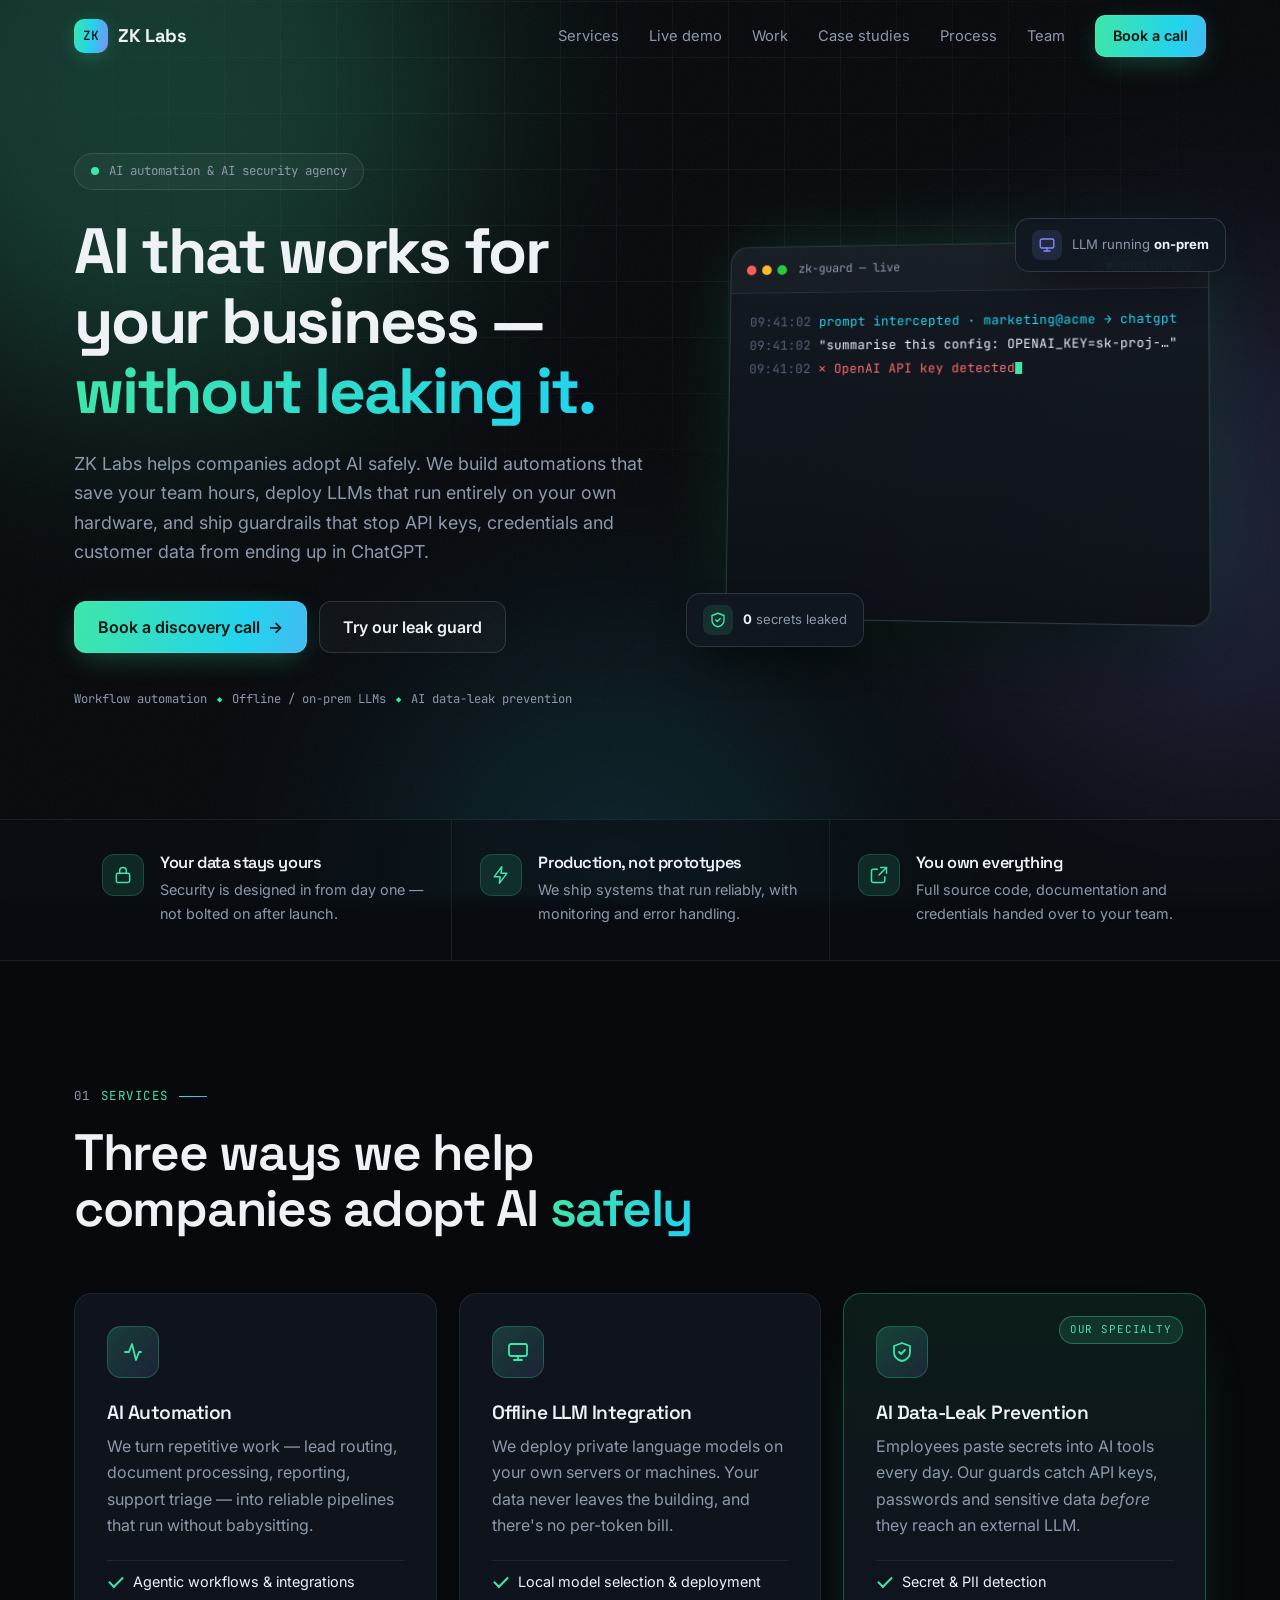
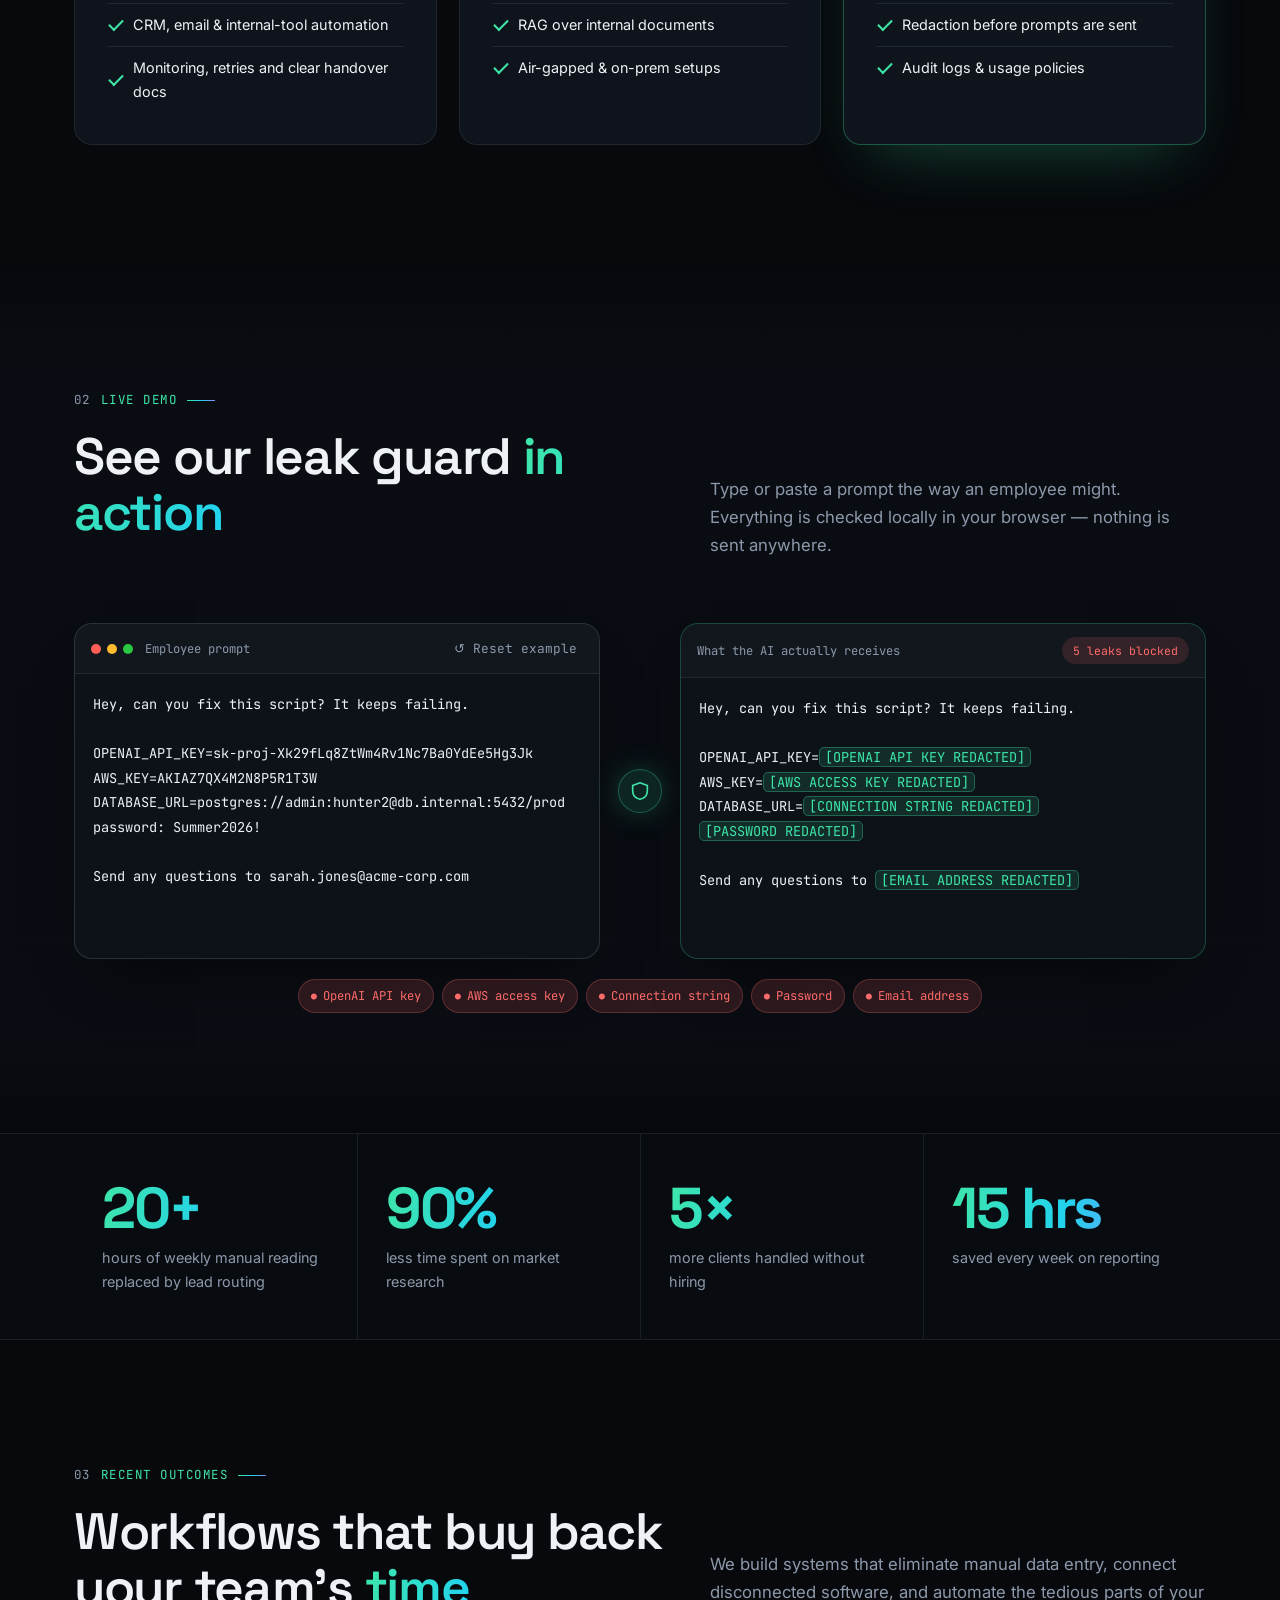
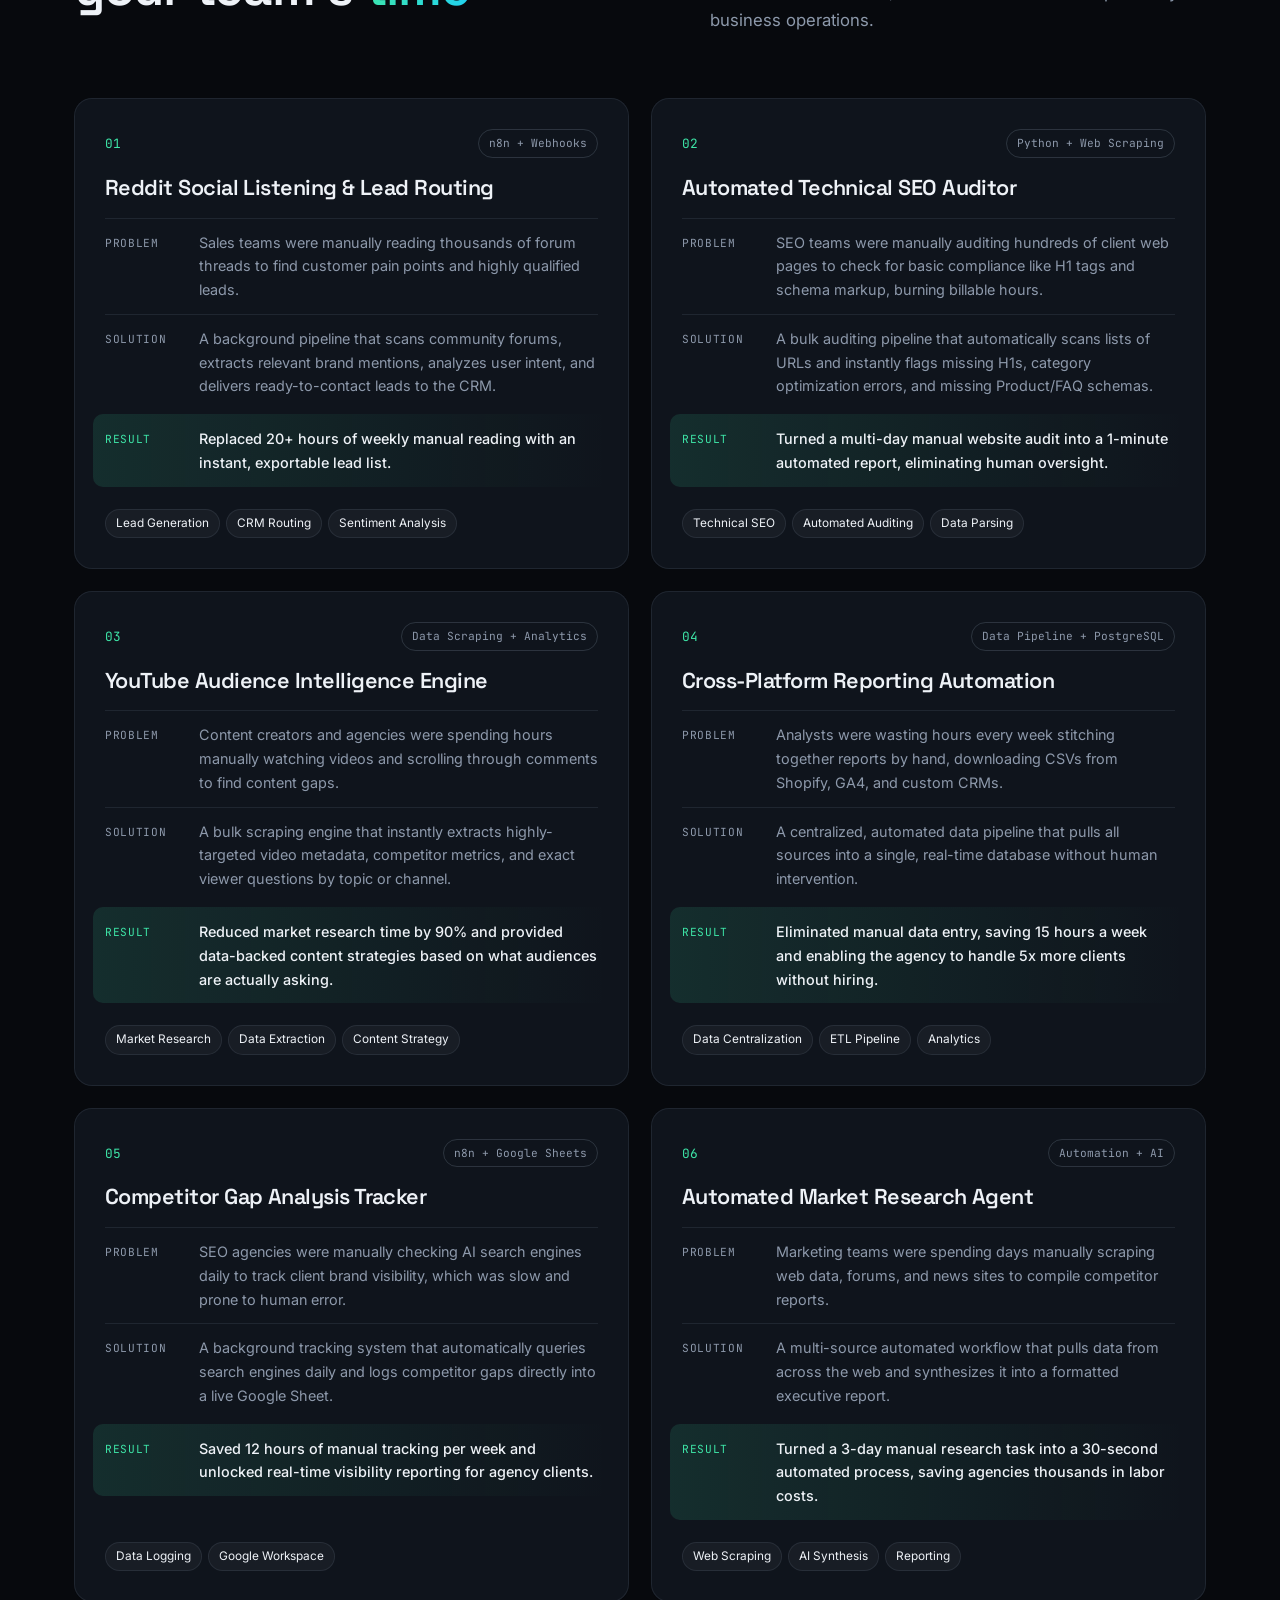
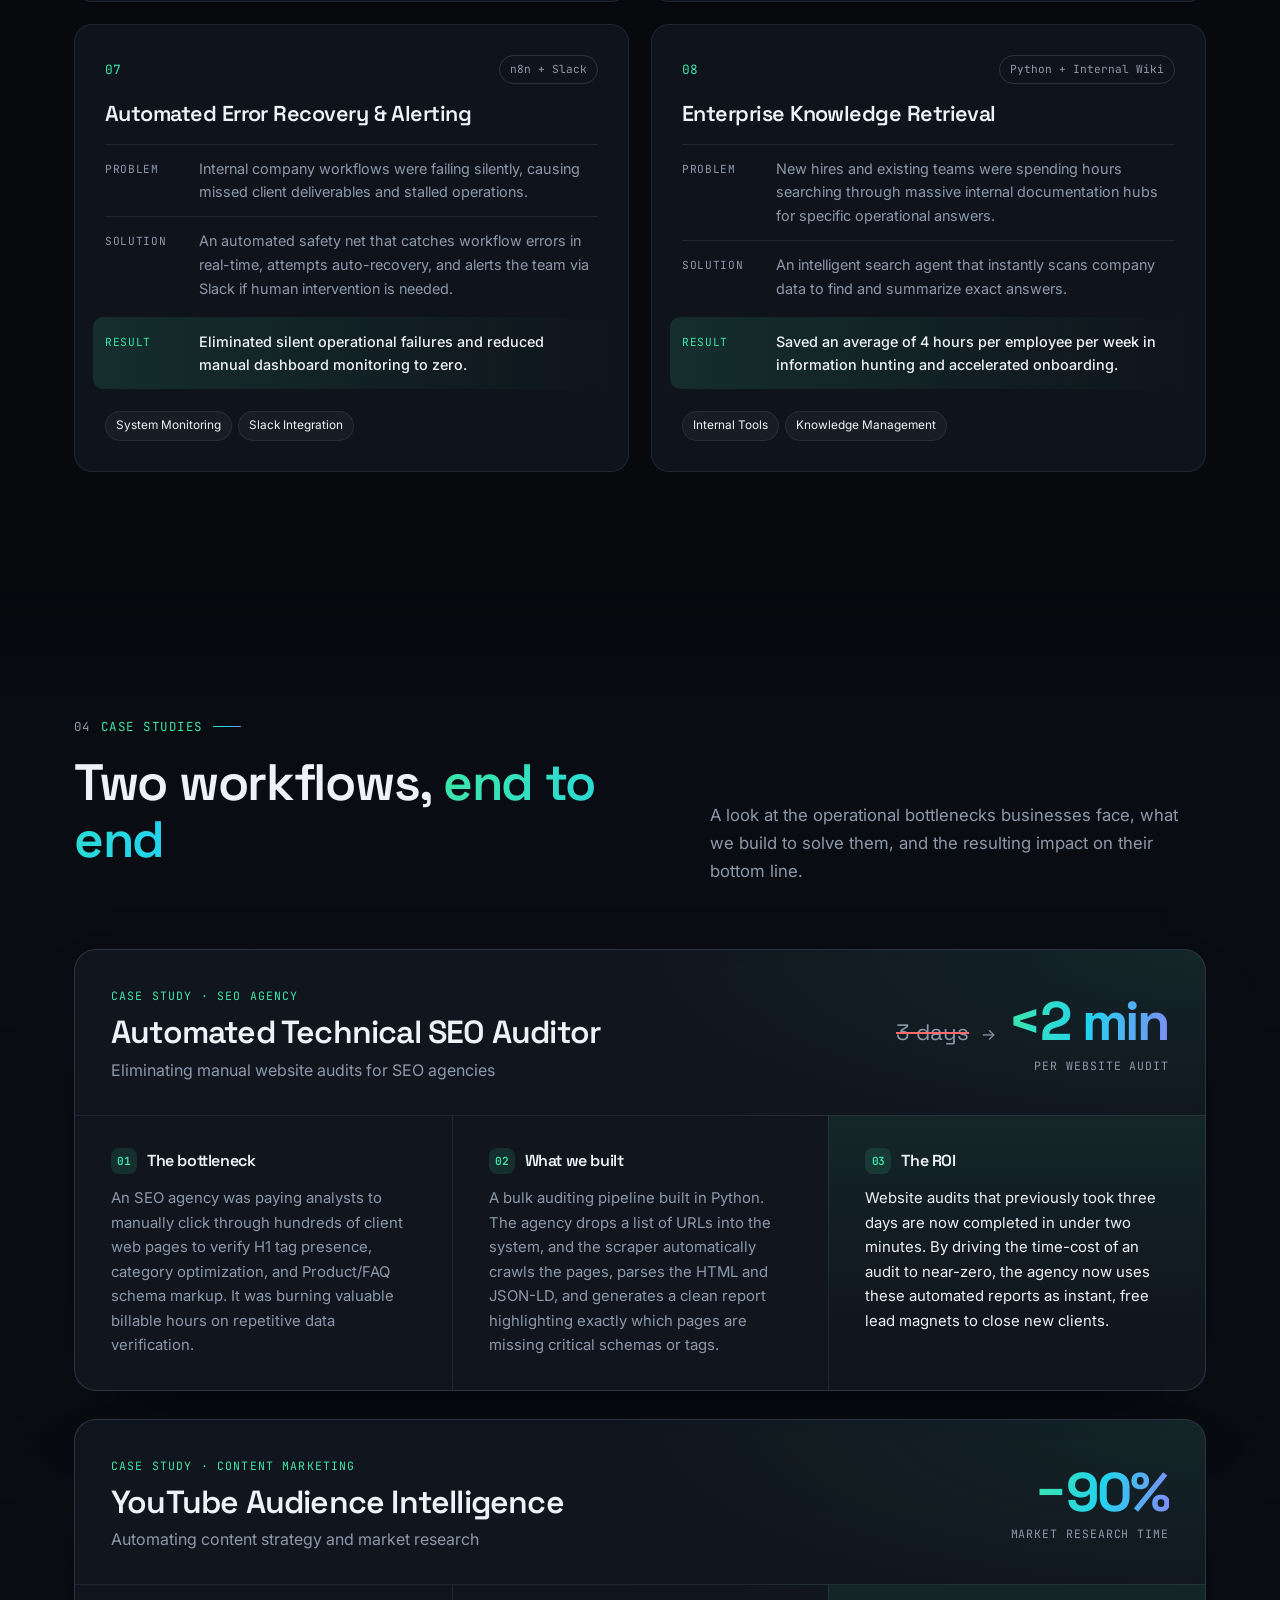
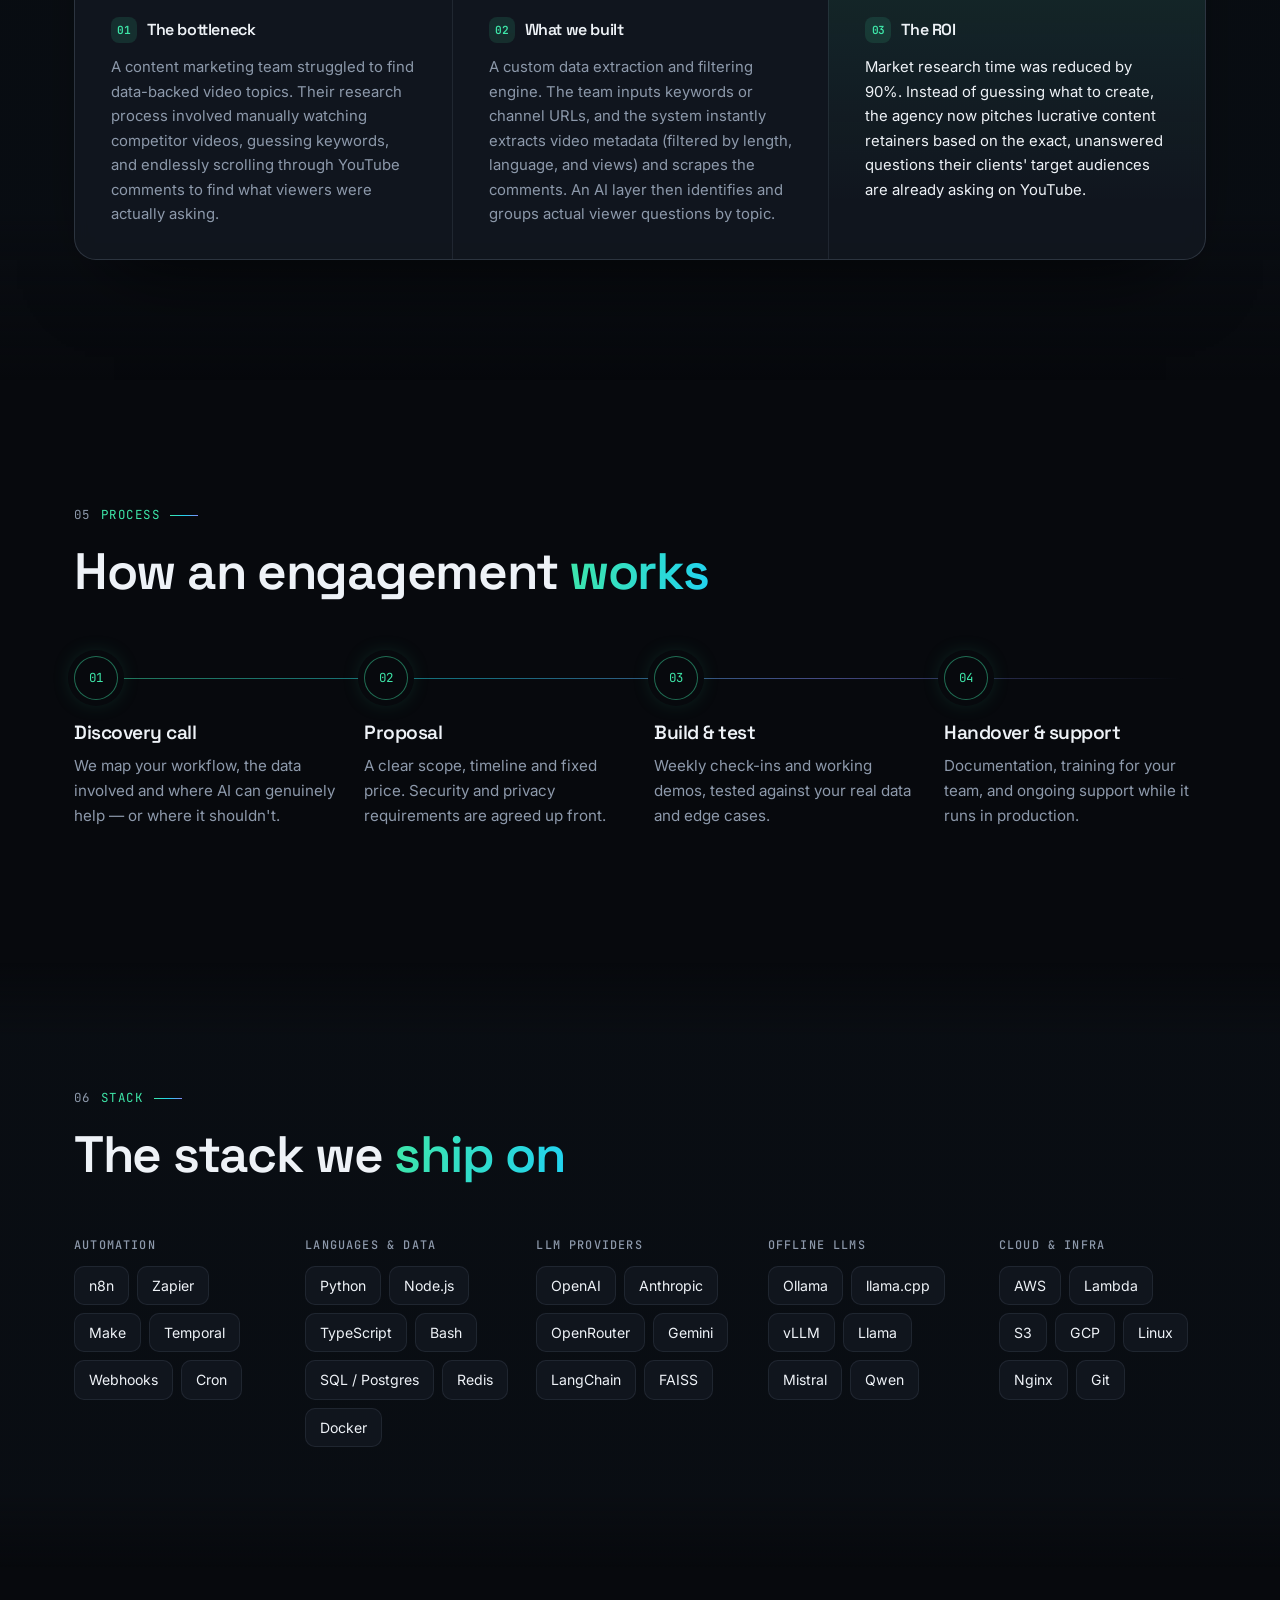
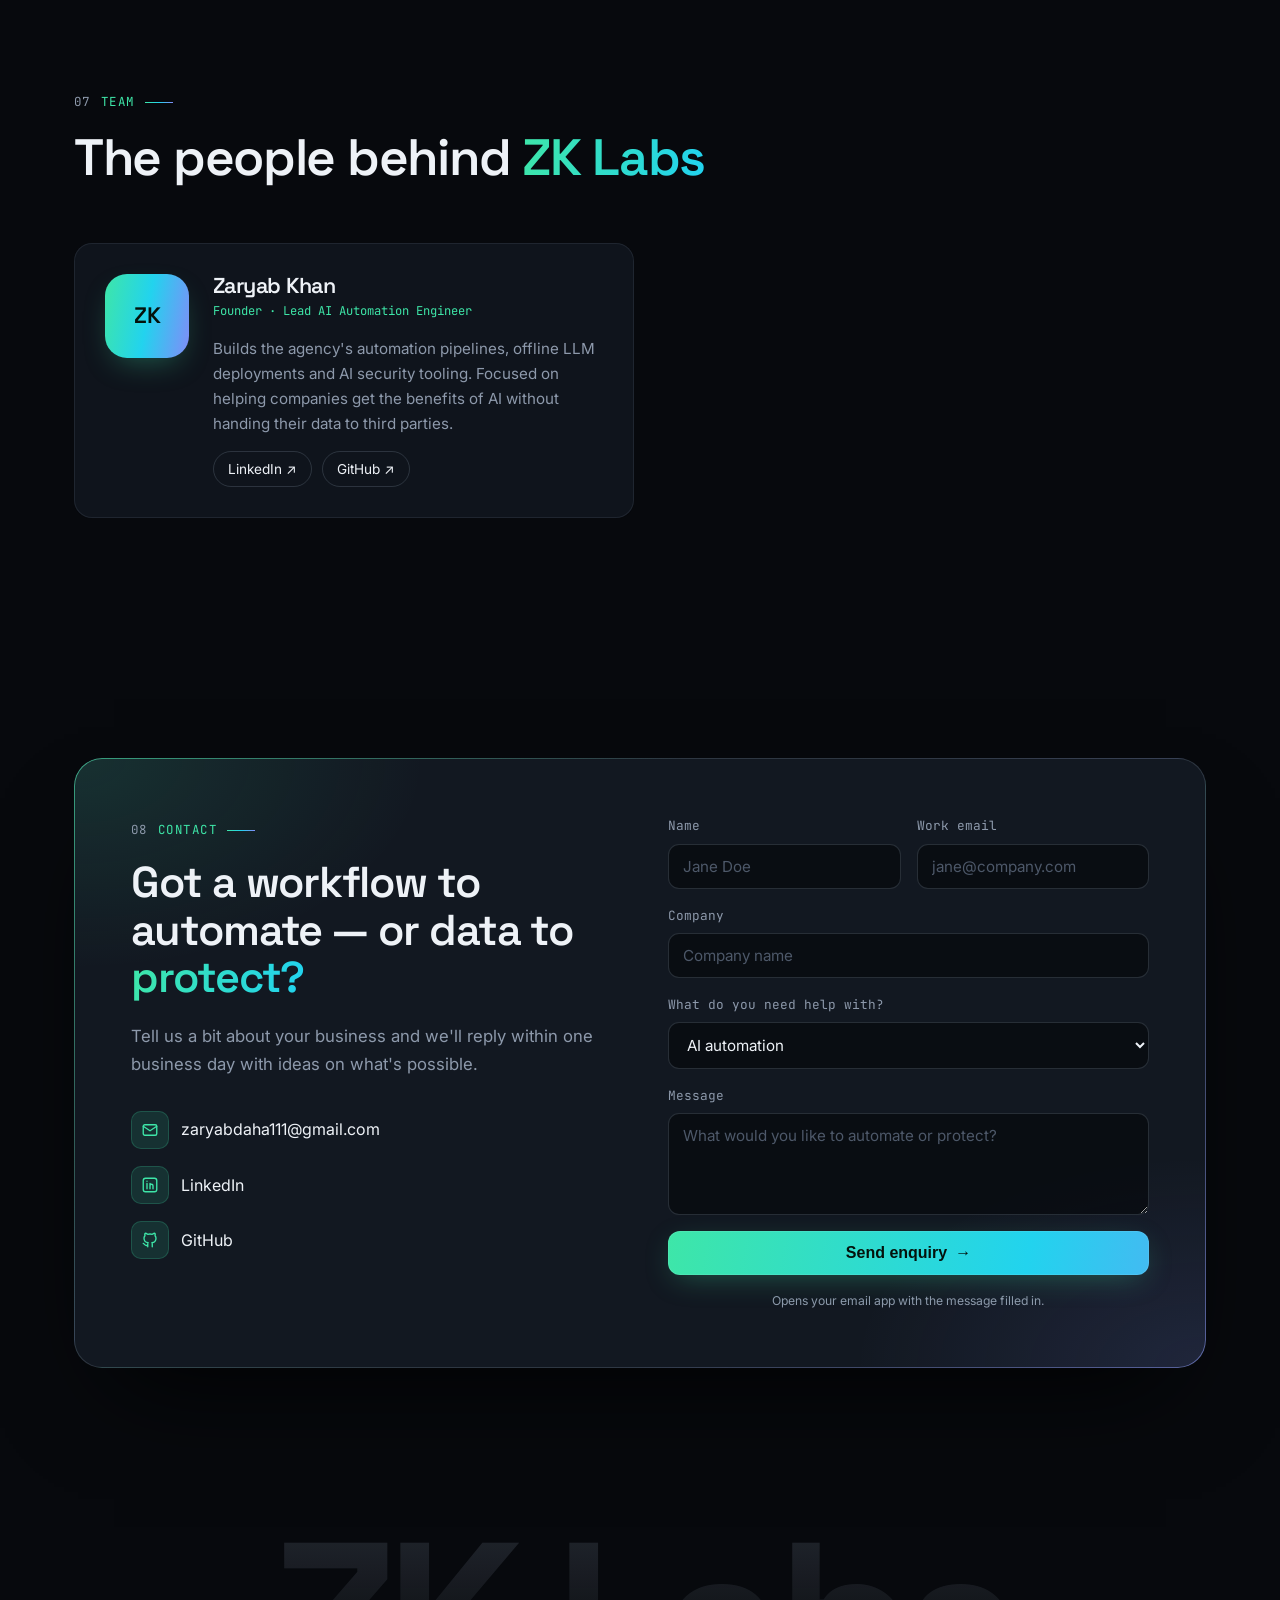
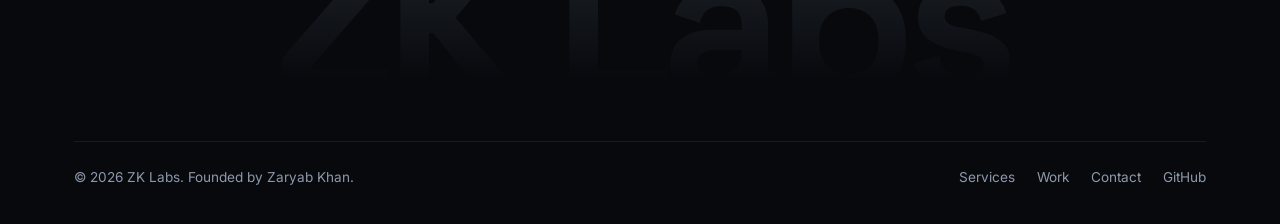
==== commit 85dae690: "SEO: robots.txt, sitemap, structured data, logo, branded 404 - robots.txt + sitemap.xml for crawlers" ====
--- a/versions/security-first/index.html
+++ b/versions/security-first/index.html
@@ -3,6 +3,7 @@
 <head>
   <meta charset="utf-8">
   <meta name="viewport" content="width=device-width, initial-scale=1">
+  <meta name="robots" content="noindex, nofollow">
   <title>ZK Labs — AI Automation & Private AI Agency</title>
   <meta name="description" content="ZK Labs is an AI agency building automations, offline LLM deployments and data-leak guards that keep company secrets out of AI tools.">
   <link rel="preconnect" href="https://fonts.googleapis.com">
